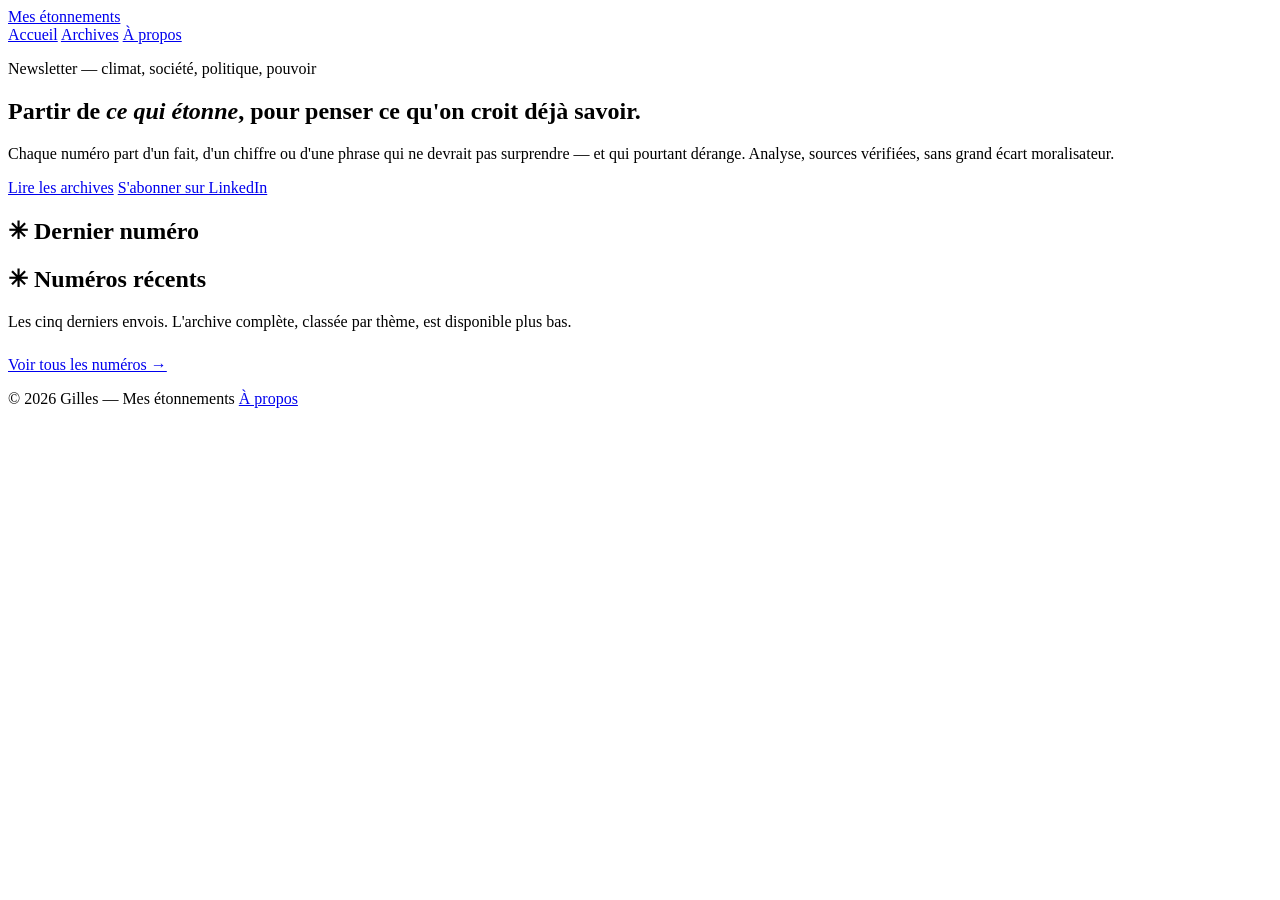
==== index.html @ 1bf8a0d9 "Add files via upload" ====
<!DOCTYPE html>
<html lang="fr">
<head>
<meta charset="UTF-8">
<meta name="viewport" content="width=device-width, initial-scale=1.0">
<title>Mes étonnements — newsletter de Gilles</title>
<meta name="description" content="Une newsletter d'analyse sur le climat, la société, la politique et le pouvoir. Archive complète en PDF.">
<link rel="preconnect" href="https://fonts.googleapis.com">
<link rel="preconnect" href="https://fonts.gstatic.com" crossorigin>
<link href="https://fonts.googleapis.com/css2?family=Fraunces:ital,wght@0,400;0,500;0,600;1,500&family=Source+Serif+4:wght@400;600&family=IBM+Plex+Mono:wght@400;500&display=swap" rel="stylesheet">
<link rel="stylesheet" href="assets/style.css">
</head>
<body>

<header class="site-header">
  <a class="brand" href="index.html">Mes étonnements</a>
  <nav class="nav">
    <a href="index.html" aria-current="page">Accueil</a>
    <a href="archives.html">Archives</a>
    <a href="a-propos.html">À propos</a>
  </nav>
</header>

<section class="hero">
  <div class="hero-inner">
    <p class="eyebrow">Newsletter — climat, société, politique, pouvoir</p>
    <h1>Partir de <em>ce qui étonne</em>, pour penser ce qu'on croit déjà savoir.</h1>
    <p>Chaque numéro part d'un fait, d'un chiffre ou d'une phrase qui ne devrait pas surprendre — et qui pourtant dérange. Analyse, sources vérifiées, sans grand écart moralisateur.</p>
    <div class="hero-actions">
      <a class="btn btn--solid" href="archives.html">Lire les archives</a>
      <a class="btn" href="https://www.linkedin.com/" target="_blank" rel="noopener">S'abonner sur LinkedIn</a>
    </div>
  </div>
</section>

<section class="section" id="dernier">
  <h2 class="section-title"><span class="mark">✳</span> Dernier numéro</h2>
  <div class="featured" id="featured-slot">
    <!-- rempli par JS -->
  </div>
</section>

<section class="section" id="recents">
  <h2 class="section-title"><span class="mark">✳</span> Numéros récents</h2>
  <p class="section-lede">Les cinq derniers envois. L'archive complète, classée par thème, est disponible plus bas.</p>
  <ul class="entry-list" id="recent-list">
    <!-- rempli par JS -->
  </ul>
  <p style="margin-top:1.6rem;">
    <a href="archives.html">Voir tous les numéros →</a>
  </p>
</section>

<footer class="site-footer">
  <div class="inner">
    <span>© <span id="year"></span> Gilles — Mes étonnements</span>
    <a href="a-propos.html">À propos</a>
  </div>
</footer>

<script src="assets/entries.js"></script>
<script src="assets/render.js"></script>
<script>
  document.getElementById("year").textContent = new Date().getFullYear();

  const [latest, ...rest] = ENTRIES;

  document.getElementById("featured-slot").innerHTML = `
    <span class="date">${formatDate(latest.date)} · ${latest.theme}</span>
    <h3>${latest.title}</h3>
    <p class="summary">${latest.summary}</p>
    <a class="btn btn--solid" href="${latest.pdf}" target="_blank" rel="noopener">Lire le PDF</a>
  `;

  document.getElementById("recent-list").innerHTML =
    rest.slice(0, 5).map(entryRowHTML).join("");
</script>

</body>
</html>
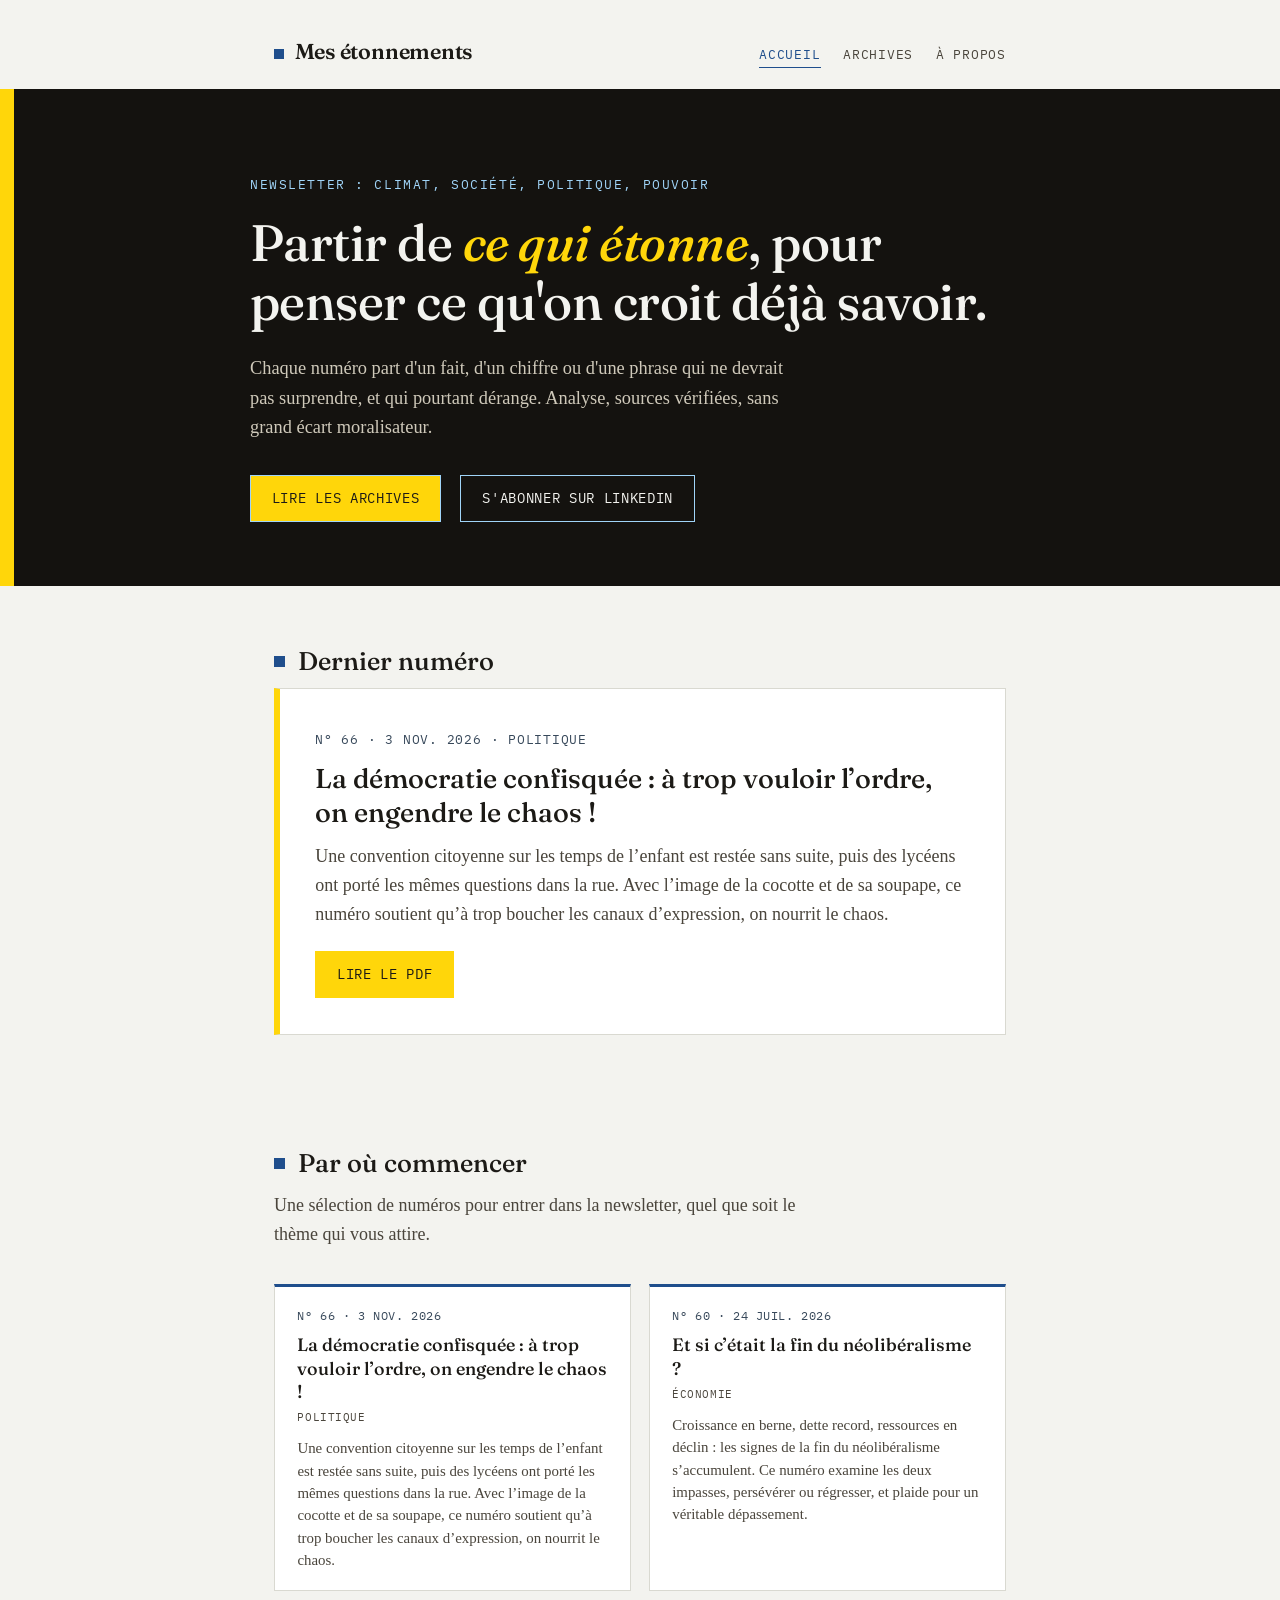
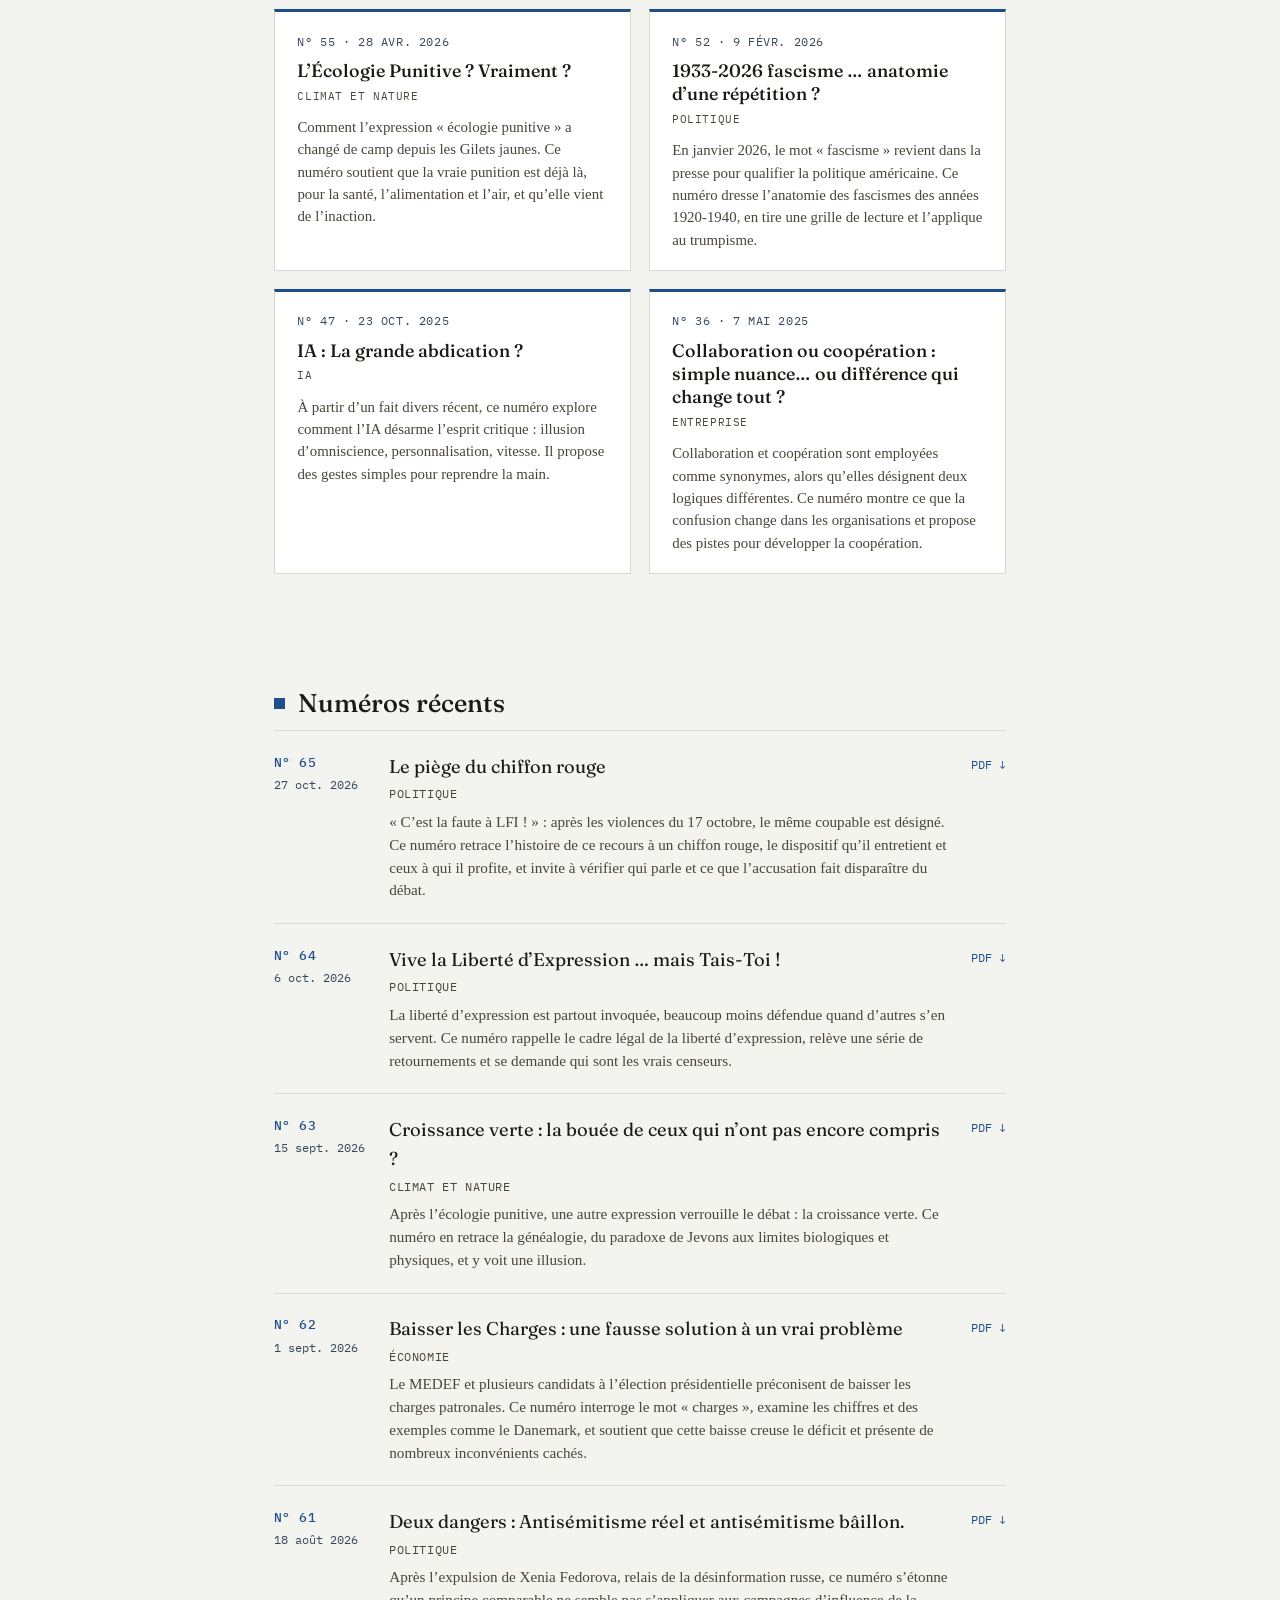
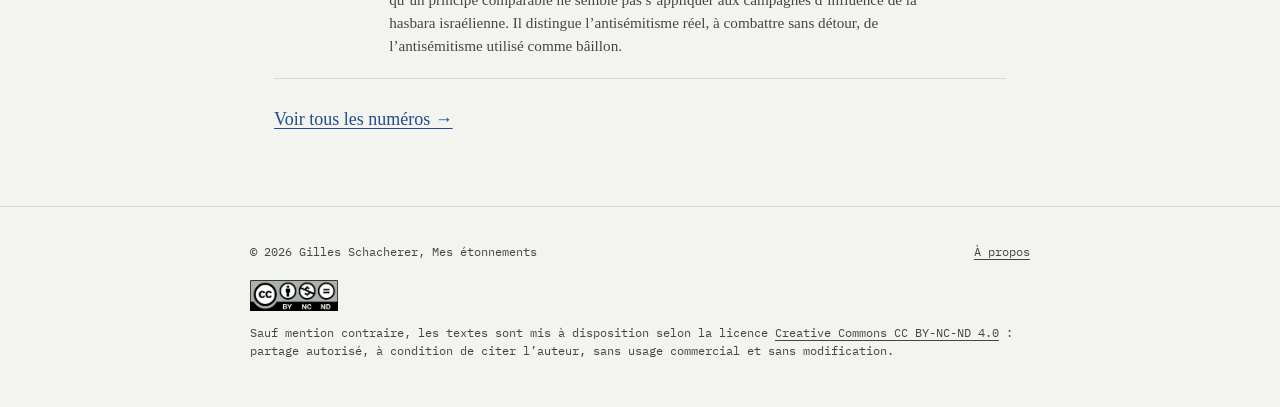
==== commit edd61026: "Add files via upload" ====
--- a/index.html
+++ b/index.html
@@ -3,7 +3,7 @@
 <head>
 <meta charset="UTF-8">
 <meta name="viewport" content="width=device-width, initial-scale=1.0">
-<title>Mes étonnements — newsletter de Gilles</title>
+<title>Mes étonnements, newsletter de Gilles</title>
 <meta name="description" content="Une newsletter d'analyse sur le climat, la société, la politique et le pouvoir. Archive complète en PDF.">
 <link rel="preconnect" href="https://fonts.googleapis.com">
 <link rel="preconnect" href="https://fonts.gstatic.com" crossorigin>
@@ -23,55 +23,53 @@
 
 <section class="hero">
   <div class="hero-inner">
-    <p class="eyebrow">Newsletter — climat, société, politique, pouvoir</p>
+    <p class="eyebrow">Newsletter : climat, société, politique, pouvoir</p>
     <h1>Partir de <em>ce qui étonne</em>, pour penser ce qu'on croit déjà savoir.</h1>
-    <p>Chaque numéro part d'un fait, d'un chiffre ou d'une phrase qui ne devrait pas surprendre — et qui pourtant dérange. Analyse, sources vérifiées, sans grand écart moralisateur.</p>
+    <p>Chaque numéro part d'un fait, d'un chiffre ou d'une phrase qui ne devrait pas surprendre, et qui pourtant dérange. Analyse, sources vérifiées, sans grand écart moralisateur.</p>
     <div class="hero-actions">
       <a class="btn btn--solid" href="archives.html">Lire les archives</a>
-      <a class="btn" href="https://www.linkedin.com/" target="_blank" rel="noopener">S'abonner sur LinkedIn</a>
+      <a class="btn" href="https://www.linkedin.com/newsletters/7136412431022477313/" target="_blank" rel="noopener">S'abonner sur LinkedIn</a>
     </div>
   </div>
 </section>
 
 <section class="section" id="dernier">
-  <h2 class="section-title"><span class="mark">✳</span> Dernier numéro</h2>
-  <div class="featured" id="featured-slot">
-    <!-- rempli par JS -->
-  </div>
+  <h2 class="section-title"><span class="mark"></span> Dernier numéro</h2>
+  <div class="featured" id="featured-slot"></div>
+</section>
+
+<section class="section" id="commencer">
+  <h2 class="section-title"><span class="mark"></span> Par où commencer</h2>
+  <p class="section-lede">Une sélection de numéros pour entrer dans la newsletter, quel que soit le thème qui vous attire.</p>
+  <div class="cards" id="start-cards"></div>
 </section>
 
 <section class="section" id="recents">
-  <h2 class="section-title"><span class="mark">✳</span> Numéros récents</h2>
-  <p class="section-lede">Les cinq derniers envois. L'archive complète, classée par thème, est disponible plus bas.</p>
-  <ul class="entry-list" id="recent-list">
-    <!-- rempli par JS -->
-  </ul>
-  <p style="margin-top:1.6rem;">
-    <a href="archives.html">Voir tous les numéros →</a>
-  </p>
+  <h2 class="section-title"><span class="mark"></span> Numéros récents</h2>
+  <ul class="entry-list" id="recent-list"></ul>
+  <p style="margin-top:1.6rem;"><a href="archives.html">Voir tous les numéros →</a></p>
 </section>
 
 <footer class="site-footer">
   <div class="inner">
-    <span>© <span id="year"></span> Gilles — Mes étonnements</span>
+    <span>© <span id="year"></span> Gilles Schacherer, Mes étonnements</span>
     <a href="a-propos.html">À propos</a>
   </div>
+  <p class="license"><a class="cc" href="https://creativecommons.org/licenses/by-nc-nd/4.0/deed.fr" target="_blank" rel="noopener"><img src="assets/by-nc-nd.png" alt="Licence Creative Commons BY-NC-ND 4.0" width="88" height="31"></a><br>Sauf mention contraire, les textes sont mis à disposition selon la licence <a href="https://creativecommons.org/licenses/by-nc-nd/4.0/deed.fr" target="_blank" rel="noopener">Creative Commons CC BY-NC-ND 4.0</a> : partage autorisé, à condition de citer l’auteur, sans usage commercial et sans modification.</p>
 </footer>
 
 <script src="assets/entries.js"></script>
 <script src="assets/render.js"></script>
 <script>
   document.getElementById("year").textContent = new Date().getFullYear();
-
   const [latest, ...rest] = ENTRIES;
-
   document.getElementById("featured-slot").innerHTML = `
-    <span class="date">${formatDate(latest.date)} · ${latest.theme}</span>
+    <span class="date">N° ${latest.num} · ${formatDate(latest.date)} · ${latest.theme}</span>
     <h3>${latest.title}</h3>
     <p class="summary">${latest.summary}</p>
-    <a class="btn btn--solid" href="${latest.pdf}" target="_blank" rel="noopener">Lire le PDF</a>
-  `;
-
+    <a class="btn btn--solid" href="${latest.pdf}" target="_blank" rel="noopener">Lire le PDF</a>`;
+  document.getElementById("start-cards").innerHTML =
+    ENTRIES.filter(e => e.debut).map(cardHTML).join("");
   document.getElementById("recent-list").innerHTML =
     rest.slice(0, 5).map(entryRowHTML).join("");
 </script>
--- a/assets/style.css
+++ b/assets/style.css
@@ -0,0 +1,518 @@
+/* =========================================================
+   Mes étonnements — feuille de style
+   Palette : encre / papier / rouille (marginalia)
+   ========================================================= */
+
+:root {
+  --ink: #1c1a16;
+  --ink-soft: #4a453c;
+  --paper: #f3f3ef;
+  --paper-deep: #d9d9d1;
+  --paper-card: #ffffff;
+  --hero: #14120f;
+  --hero-text: #f3f3ef;
+  --brick: #1f4e8c;
+  --brick-soft: #3a6fb0;
+  --slate: #37485a;
+  --yellow: #ffd60a;
+  --sky: #a0d4f8;
+
+  --display: "Fraunces", Georgia, serif;
+  --body: "Source Serif 4", Georgia, serif;
+  --mono: "IBM Plex Mono", "Courier New", monospace;
+
+  --max-w: 780px;
+}
+
+* { box-sizing: border-box; }
+
+html {
+  scroll-behavior: smooth;
+}
+
+body {
+  margin: 0;
+  background: var(--paper);
+  color: var(--ink);
+  font-family: var(--body);
+  font-size: 18px;
+  line-height: 1.6;
+  -webkit-font-smoothing: antialiased;
+}
+
+img { max-width: 100%; }
+
+a {
+  color: var(--brick);
+  text-decoration-thickness: 1px;
+  text-underline-offset: 3px;
+}
+a:hover { color: var(--brick-soft); }
+
+a:focus-visible,
+button:focus-visible {
+  outline: 2px solid var(--slate);
+  outline-offset: 3px;
+}
+
+/* ---------- Signature mark : l'astérisque d'étonnement ---------- */
+
+.mark {
+  display: inline-block;
+  font-family: var(--mono);
+  color: var(--brick);
+  font-size: 0.85em;
+  transform: rotate(-6deg);
+}
+
+.mark--big {
+  font-size: 2.4rem;
+  display: block;
+  margin-bottom: 0.4rem;
+}
+
+/* ---------- Nav ---------- */
+
+.site-header {
+  max-width: var(--max-w);
+  margin: 0 auto;
+  padding: 2.2rem 1.5rem 1.2rem;
+  display: flex;
+  justify-content: space-between;
+  align-items: baseline;
+  flex-wrap: wrap;
+  gap: 0.6rem;
+}
+
+.brand {
+  font-family: var(--display);
+  font-weight: 600;
+  font-size: 1.35rem;
+  color: var(--ink);
+  text-decoration: none;
+  letter-spacing: -0.01em;
+}
+.brand:hover { color: var(--ink); }
+
+.nav {
+  display: flex;
+  gap: 1.4rem;
+  font-family: var(--mono);
+  font-size: 0.82rem;
+  text-transform: uppercase;
+  letter-spacing: 0.06em;
+}
+.nav a {
+  color: var(--ink-soft);
+  text-decoration: none;
+  border-bottom: 1px solid transparent;
+  padding-bottom: 2px;
+}
+.nav a:hover,
+.nav a[aria-current="page"] {
+  color: var(--brick);
+  border-bottom-color: var(--brick);
+}
+
+/* ---------- Hero ---------- */
+
+.hero {
+  background: var(--hero);
+  color: var(--hero-text);
+  padding: 4.5rem 1.5rem 4rem;
+}
+
+.hero-inner {
+  max-width: var(--max-w);
+  margin: 0 auto;
+}
+
+.hero .eyebrow {
+  font-family: var(--mono);
+  font-size: 0.82rem;
+  text-transform: uppercase;
+  letter-spacing: 0.12em;
+  color: var(--paper-deep);
+  opacity: 0.75;
+  margin-bottom: 1.2rem;
+}
+
+.hero h1 {
+  font-family: var(--display);
+  font-weight: 500;
+  font-size: clamp(2.1rem, 5vw, 3.2rem);
+  line-height: 1.15;
+  margin: 0 0 1.4rem;
+  letter-spacing: -0.01em;
+}
+
+.hero h1 em {
+  font-style: italic;
+  color: var(--brick-soft);
+}
+
+.hero p {
+  font-size: 1.15rem;
+  max-width: 58ch;
+  color: #cfc9ba;
+}
+
+.hero-actions {
+  margin-top: 2rem;
+  display: flex;
+  gap: 1.2rem;
+  flex-wrap: wrap;
+}
+
+.btn {
+  display: inline-block;
+  font-family: var(--mono);
+  font-size: 0.85rem;
+  text-transform: uppercase;
+  letter-spacing: 0.05em;
+  text-decoration: none;
+  padding: 0.75rem 1.3rem;
+  border: 1px solid var(--paper-deep);
+  color: var(--hero-text);
+}
+.btn:hover { color: var(--hero); background: var(--paper); }
+
+.btn--solid {
+  background: var(--brick);
+  border-color: var(--brick);
+  color: var(--paper);
+}
+.btn--solid:hover { background: var(--brick-soft); color: var(--paper); }
+
+/* ---------- Sections génériques ---------- */
+
+.section {
+  max-width: var(--max-w);
+  margin: 0 auto;
+  padding: 3.4rem 1.5rem;
+}
+
+.section-title {
+  font-family: var(--display);
+  font-size: 1.6rem;
+  font-weight: 500;
+  margin: 0 0 0.4rem;
+  display: flex;
+  align-items: baseline;
+  gap: 0.6rem;
+}
+
+.section-lede {
+  color: var(--ink-soft);
+  margin: 0 0 2.2rem;
+  max-width: 60ch;
+}
+
+/* ---------- Featured (dernier numéro) ---------- */
+
+.featured {
+  background: var(--paper-card);
+  border: 1px solid var(--paper-deep);
+  padding: 2.2rem;
+}
+
+.featured .date {
+  font-family: var(--mono);
+  font-size: 0.8rem;
+  color: var(--slate);
+  text-transform: uppercase;
+  letter-spacing: 0.06em;
+}
+
+.featured h3 {
+  font-family: var(--display);
+  font-size: 1.7rem;
+  font-weight: 500;
+  margin: 0.5rem 0 0.8rem;
+  line-height: 1.25;
+}
+
+.featured p.summary {
+  color: var(--ink-soft);
+  margin: 0 0 1.4rem;
+}
+
+/* ---------- Liste des numéros (carnet) ---------- */
+
+.entry-list {
+  list-style: none;
+  margin: 0;
+  padding: 0;
+  border-top: 1px solid var(--paper-deep);
+}
+
+.entry {
+  display: grid;
+  grid-template-columns: 90px 1fr auto;
+  gap: 1.2rem;
+  align-items: baseline;
+  padding: 1.3rem 0;
+  border-bottom: 1px solid var(--paper-deep);
+}
+
+.entry:hover { background: var(--paper-card); }
+
+.entry .date {
+  font-family: var(--mono);
+  font-size: 0.78rem;
+  color: var(--slate);
+  white-space: nowrap;
+}
+
+.entry .title-block a {
+  font-family: var(--display);
+  font-size: 1.15rem;
+  color: var(--ink);
+  text-decoration: none;
+  display: block;
+}
+.entry .title-block a:hover { color: var(--brick); }
+
+.entry .theme {
+  font-family: var(--mono);
+  font-size: 0.72rem;
+  text-transform: uppercase;
+  letter-spacing: 0.05em;
+  color: var(--ink-soft);
+  margin-top: 0.25rem;
+  display: block;
+}
+
+.entry .dl {
+  font-family: var(--mono);
+  font-size: 0.78rem;
+  text-transform: uppercase;
+  color: var(--brick);
+  text-decoration: none;
+  white-space: nowrap;
+}
+
+/* ---------- Filtres thème (archives) ---------- */
+
+.filters {
+  display: flex;
+  gap: 0.6rem;
+  flex-wrap: wrap;
+  margin-bottom: 2rem;
+  font-family: var(--mono);
+  font-size: 0.78rem;
+  text-transform: uppercase;
+  letter-spacing: 0.04em;
+}
+
+.filters button {
+  background: none;
+  border: 1px solid var(--paper-deep);
+  color: var(--ink-soft);
+  padding: 0.45rem 0.85rem;
+  cursor: pointer;
+}
+.filters button:hover { border-color: var(--brick); color: var(--brick); }
+.filters button[aria-pressed="true"] {
+  background: var(--brick);
+  border-color: var(--brick);
+  color: var(--paper);
+}
+
+/* ---------- À propos ---------- */
+
+.about-photo-note {
+  font-family: var(--mono);
+  font-size: 0.78rem;
+  color: var(--ink-soft);
+}
+
+.pull {
+  border-left: 3px solid var(--brick);
+  padding-left: 1.2rem;
+  margin: 2rem 0;
+  font-family: var(--display);
+  font-style: italic;
+  font-size: 1.25rem;
+  color: var(--ink);
+}
+
+/* ---------- Footer ---------- */
+
+.site-footer {
+  border-top: 1px solid var(--paper-deep);
+  padding: 2.2rem 1.5rem 3rem;
+}
+
+.site-footer .inner {
+  max-width: var(--max-w);
+  margin: 0 auto;
+  display: flex;
+  justify-content: space-between;
+  align-items: center;
+  flex-wrap: wrap;
+  gap: 1rem;
+  font-family: var(--mono);
+  font-size: 0.78rem;
+  color: var(--ink-soft);
+}
+
+.site-footer a { color: var(--ink-soft); }
+
+/* ---------- Responsive ---------- */
+
+@media (max-width: 640px) {
+  .entry {
+    grid-template-columns: 1fr;
+    gap: 0.3rem;
+  }
+  .entry .dl { justify-self: start; }
+  .hero { padding: 3.2rem 1.2rem 2.6rem; }
+}
+
+@media (prefers-reduced-motion: reduce) {
+  html { scroll-behavior: auto; }
+}
+
+/* =========================================================
+   Numéros, présentations, cartes, recherche (v2)
+   ========================================================= */
+
+.entry {
+  grid-template-columns: 96px 1fr auto;
+  align-items: start;
+}
+.entry .meta { display: flex; flex-direction: column; gap: 0.2rem; }
+.entry .num {
+  font-family: var(--mono);
+  font-size: 0.82rem;
+  font-weight: 500;
+  color: var(--brick);
+  letter-spacing: 0.03em;
+}
+.entry .date { font-size: 0.74rem; }
+.entry .title-block { min-width: 0; }
+.entry .etitle { font-family: var(--display); font-size: 1.15rem; color: var(--ink); text-decoration: none; display: block; }
+.entry .etitle:hover { color: var(--brick); }
+.entry .summary {
+  margin: 0.45rem 0 0;
+  font-size: 0.95rem;
+  line-height: 1.5;
+  color: var(--ink-soft);
+}
+.entry .dl { padding-top: 0.2rem; }
+
+/* Par où commencer : cartes */
+.cards {
+  display: grid;
+  grid-template-columns: repeat(2, 1fr);
+  gap: 1.1rem;
+}
+.card {
+  background: var(--paper-card);
+  border: 1px solid var(--paper-deep);
+  padding: 1.3rem 1.4rem 1.2rem;
+  display: flex;
+  flex-direction: column;
+  gap: 0.35rem;
+}
+.card .num { font-family: var(--mono); font-size: 0.74rem; color: var(--slate); text-transform: uppercase; letter-spacing: 0.05em; }
+.card h3 { font-family: var(--display); font-size: 1.12rem; font-weight: 500; line-height: 1.3; margin: 0.1rem 0 0; }
+.card h3 a { color: var(--ink); text-decoration: none; }
+.card h3 a:hover { color: var(--brick); }
+.card .theme { font-family: var(--mono); font-size: 0.7rem; text-transform: uppercase; letter-spacing: 0.05em; color: var(--ink-soft); }
+.card .summary { margin: 0.3rem 0 0; font-size: 0.93rem; line-height: 1.5; color: var(--ink-soft); }
+
+.featured .summary { color: var(--ink-soft); margin: 0 0 1.4rem; }
+
+/* Recherche + tri */
+.tools {
+  display: flex;
+  gap: 1rem;
+  flex-wrap: wrap;
+  align-items: center;
+  margin-bottom: 1.2rem;
+}
+.search {
+  flex: 1 1 260px;
+  font-family: var(--body);
+  font-size: 1rem;
+  padding: 0.65rem 0.9rem;
+  border: 1px solid var(--paper-deep);
+  background: var(--paper-card);
+  color: var(--ink);
+}
+.search:focus-visible { outline: 2px solid var(--slate); outline-offset: 2px; }
+.sort {
+  display: flex;
+  gap: 0.4rem;
+  font-family: var(--mono);
+  font-size: 0.76rem;
+  text-transform: uppercase;
+  letter-spacing: 0.04em;
+}
+.sort button {
+  background: none;
+  border: 1px solid var(--paper-deep);
+  color: var(--ink-soft);
+  padding: 0.5rem 0.8rem;
+  cursor: pointer;
+}
+.sort button:hover { border-color: var(--brick); color: var(--brick); }
+.sort button[aria-pressed="true"] { background: var(--ink); border-color: var(--ink); color: var(--paper); }
+.count { font-family: var(--mono); font-size: 0.78rem; color: var(--ink-soft); margin: 0 0 1rem; }
+
+@media (max-width: 640px) {
+  .entry { grid-template-columns: 1fr; gap: 0.3rem; }
+  .entry .meta { flex-direction: row; gap: 0.8rem; align-items: baseline; }
+  .cards { grid-template-columns: 1fr; }
+}
+
+
+/* =========================================================
+   Identité alignée sur les PDF : encre, jaune, bleu, bleu ciel
+   ========================================================= */
+.mark {
+  display: inline-block;
+  width: 0.5em; height: 0.5em;
+  background: var(--brick);
+  transform: none;
+  margin-right: 0.15em;
+  align-self: center;
+}
+.brand::before {
+  content: "";
+  display: inline-block;
+  width: 0.45em; height: 0.45em;
+  background: var(--brick);
+  margin-right: 0.5em;
+}
+.hero { position: relative; }
+.hero::before {
+  content: "";
+  position: absolute; left: 0; top: 0; bottom: 0;
+  width: 14px;
+  background: var(--yellow);
+}
+.hero .eyebrow { color: var(--sky); opacity: 1; }
+.hero h1 em { color: var(--yellow); }
+.btn--solid { background: var(--yellow); border-color: var(--yellow); color: var(--ink); }
+.btn--solid:hover { background: #ffe34d; border-color: #ffe34d; color: var(--ink); }
+.featured { border-left: 6px solid var(--yellow); }
+.card { border-top: 3px solid var(--brick); }
+.entry .num { color: var(--brick); }
+.hero .btn { border-color: var(--sky); }
+
+.site-footer .license {
+  max-width: var(--max-w);
+  margin: 1.1rem auto 0;
+  font-family: var(--mono);
+  font-size: 0.72rem;
+  line-height: 1.5;
+  color: var(--ink-soft);
+}
+
+.license .cc { display: inline-block; margin-bottom: 0.6rem; }
+.license .cc img { display: block; height: auto; }
+.cc-about { margin-top: 0.4rem; }
+.cc-about img { height: auto; }
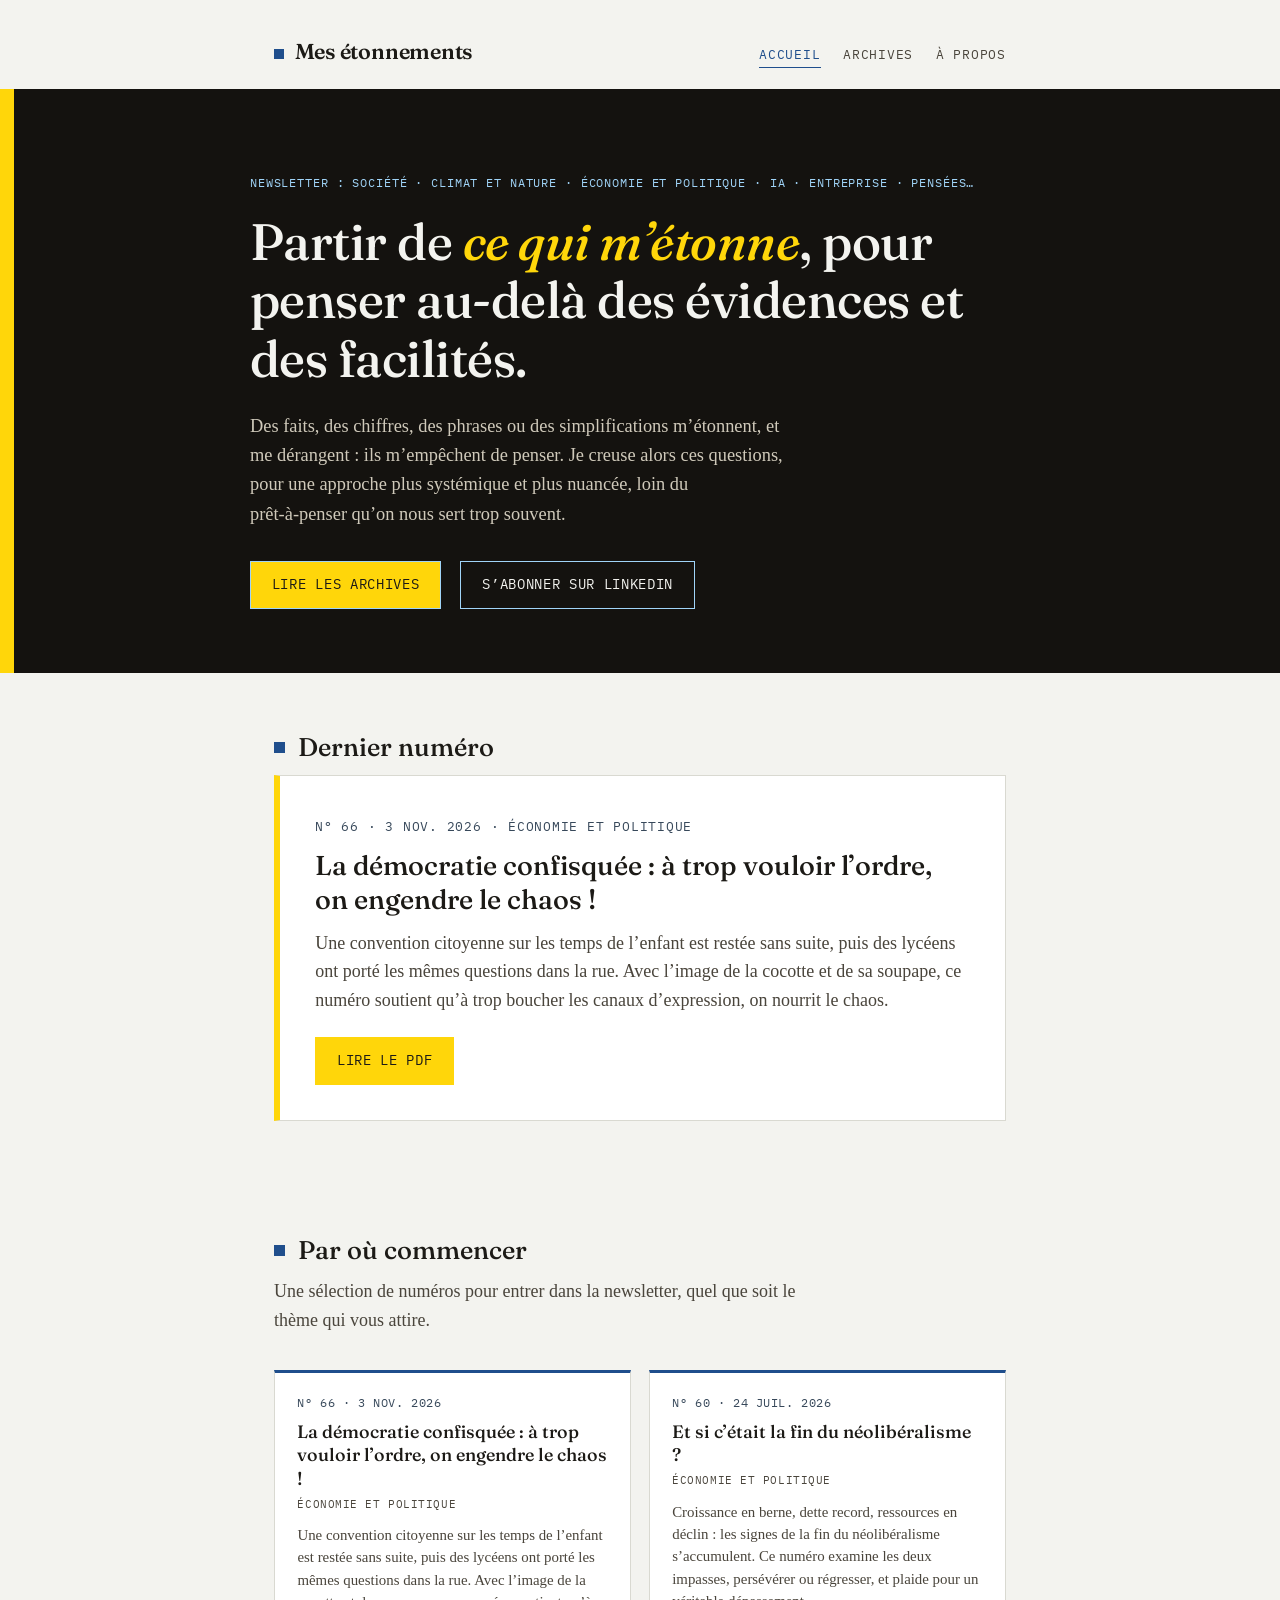
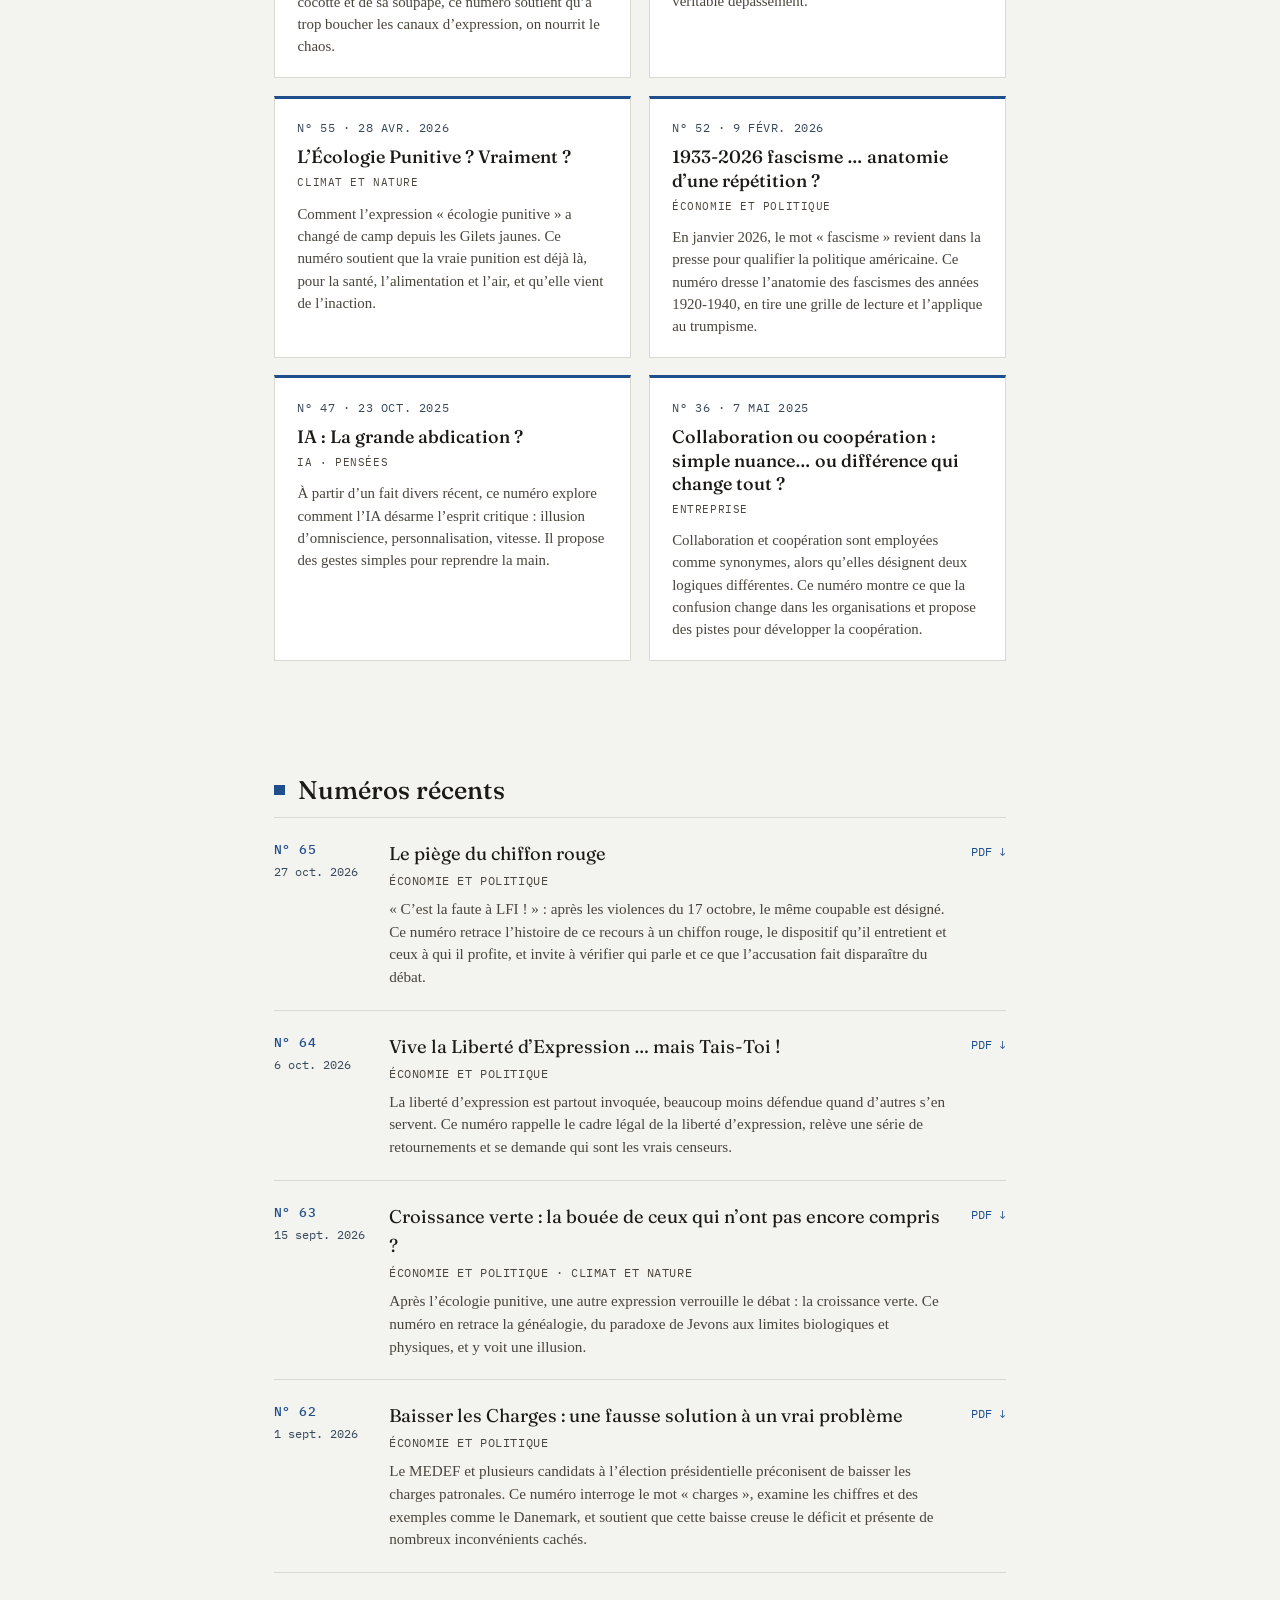
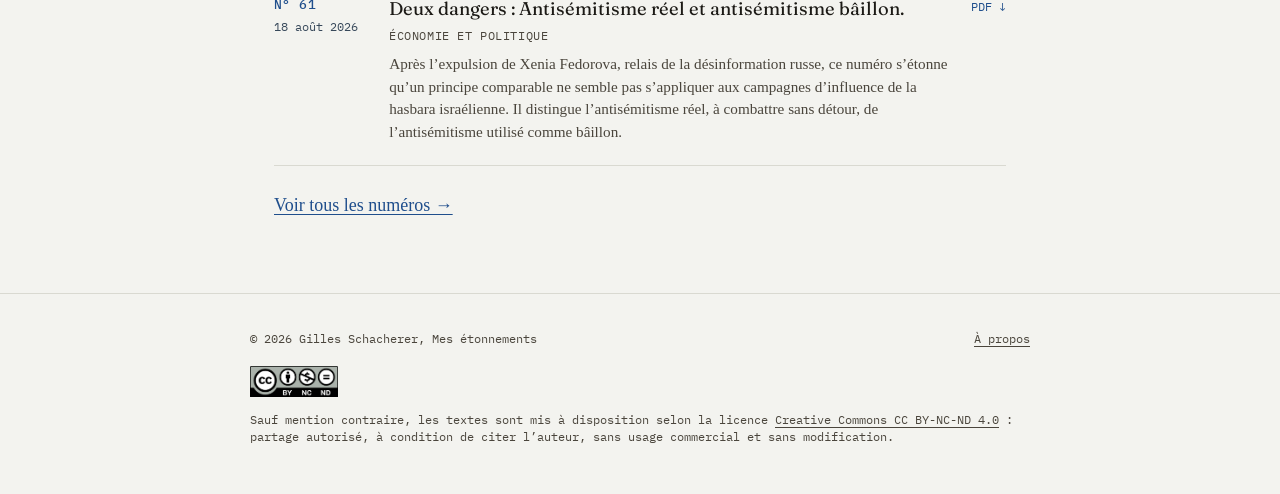
==== commit e4ae4cc3: "Add files via upload" ====
--- a/index.html
+++ b/index.html
@@ -3,8 +3,8 @@
 <head>
 <meta charset="UTF-8">
 <meta name="viewport" content="width=device-width, initial-scale=1.0">
-<title>Mes étonnements, newsletter de Gilles</title>
-<meta name="description" content="Une newsletter d'analyse sur le climat, la société, la politique et le pouvoir. Archive complète en PDF.">
+<title>Mes étonnements, newsletter de Gilles Schacherer</title>
+<meta name="description" content="Newsletter de Gilles Schacherer : analyses sur la société, le climat et la nature, l'économie et la politique, l'IA et l'entreprise. Tous les numéros en PDF.">
 <link rel="preconnect" href="https://fonts.googleapis.com">
 <link rel="preconnect" href="https://fonts.gstatic.com" crossorigin>
 <link href="https://fonts.googleapis.com/css2?family=Fraunces:ital,wght@0,400;0,500;0,600;1,500&family=Source+Serif+4:wght@400;600&family=IBM+Plex+Mono:wght@400;500&display=swap" rel="stylesheet">
@@ -23,12 +23,12 @@
 
 <section class="hero">
   <div class="hero-inner">
-    <p class="eyebrow">Newsletter : climat, société, politique, pouvoir</p>
-    <h1>Partir de <em>ce qui étonne</em>, pour penser ce qu'on croit déjà savoir.</h1>
-    <p>Chaque numéro part d'un fait, d'un chiffre ou d'une phrase qui ne devrait pas surprendre, et qui pourtant dérange. Analyse, sources vérifiées, sans grand écart moralisateur.</p>
+    <p class="eyebrow">Newsletter : Société · Climat et nature · Économie et politique · IA · Entreprise · Pensées…</p>
+    <h1>Partir de <em>ce qui m’étonne</em>, pour penser au-delà des évidences et des facilités.</h1>
+    <p>Des faits, des chiffres, des phrases ou des simplifications m’étonnent, et me dérangent : ils m’empêchent de penser. Je creuse alors ces questions, pour une approche plus systémique et plus nuancée, loin du prêt‑à‑penser qu’on nous sert trop souvent.</p>
     <div class="hero-actions">
       <a class="btn btn--solid" href="archives.html">Lire les archives</a>
-      <a class="btn" href="https://www.linkedin.com/newsletters/7136412431022477313/" target="_blank" rel="noopener">S'abonner sur LinkedIn</a>
+      <a class="btn" href="https://www.linkedin.com/newsletters/7136412431022477313/" target="_blank" rel="noopener">S’abonner sur LinkedIn</a>
     </div>
   </div>
 </section>
@@ -64,7 +64,7 @@
   document.getElementById("year").textContent = new Date().getFullYear();
   const [latest, ...rest] = ENTRIES;
   document.getElementById("featured-slot").innerHTML = `
-    <span class="date">N° ${latest.num} · ${formatDate(latest.date)} · ${latest.theme}</span>
+    <span class="date">N° ${latest.num} · ${formatDate(latest.date)} · ${themesText(latest)}</span>
     <h3>${latest.title}</h3>
     <p class="summary">${latest.summary}</p>
     <a class="btn btn--solid" href="${latest.pdf}" target="_blank" rel="noopener">Lire le PDF</a>`;
--- a/assets/style.css
+++ b/assets/style.css
@@ -516,3 +516,22 @@
 .license .cc img { display: block; height: auto; }
 .cc-about { margin-top: 0.4rem; }
 .cc-about img { height: auto; }
+
+/* Page À propos : signature centrée, mention de réutilisation discrète */
+.about .signature {
+  text-align: center;
+  font-family: var(--display);
+  font-size: 1.5rem;
+  font-weight: 500;
+  margin: 2.6rem 0 2.2rem;
+}
+.about .reuse {
+  font-size: 0.85rem;
+  line-height: 1.5;
+  color: var(--ink-soft);
+  border-top: 1px solid var(--paper-deep);
+  padding-top: 1.2rem;
+}
+
+.hero .eyebrow { max-width: none; }
+.hero .eyebrow { letter-spacing: 0.07em; font-size: 0.78rem; }
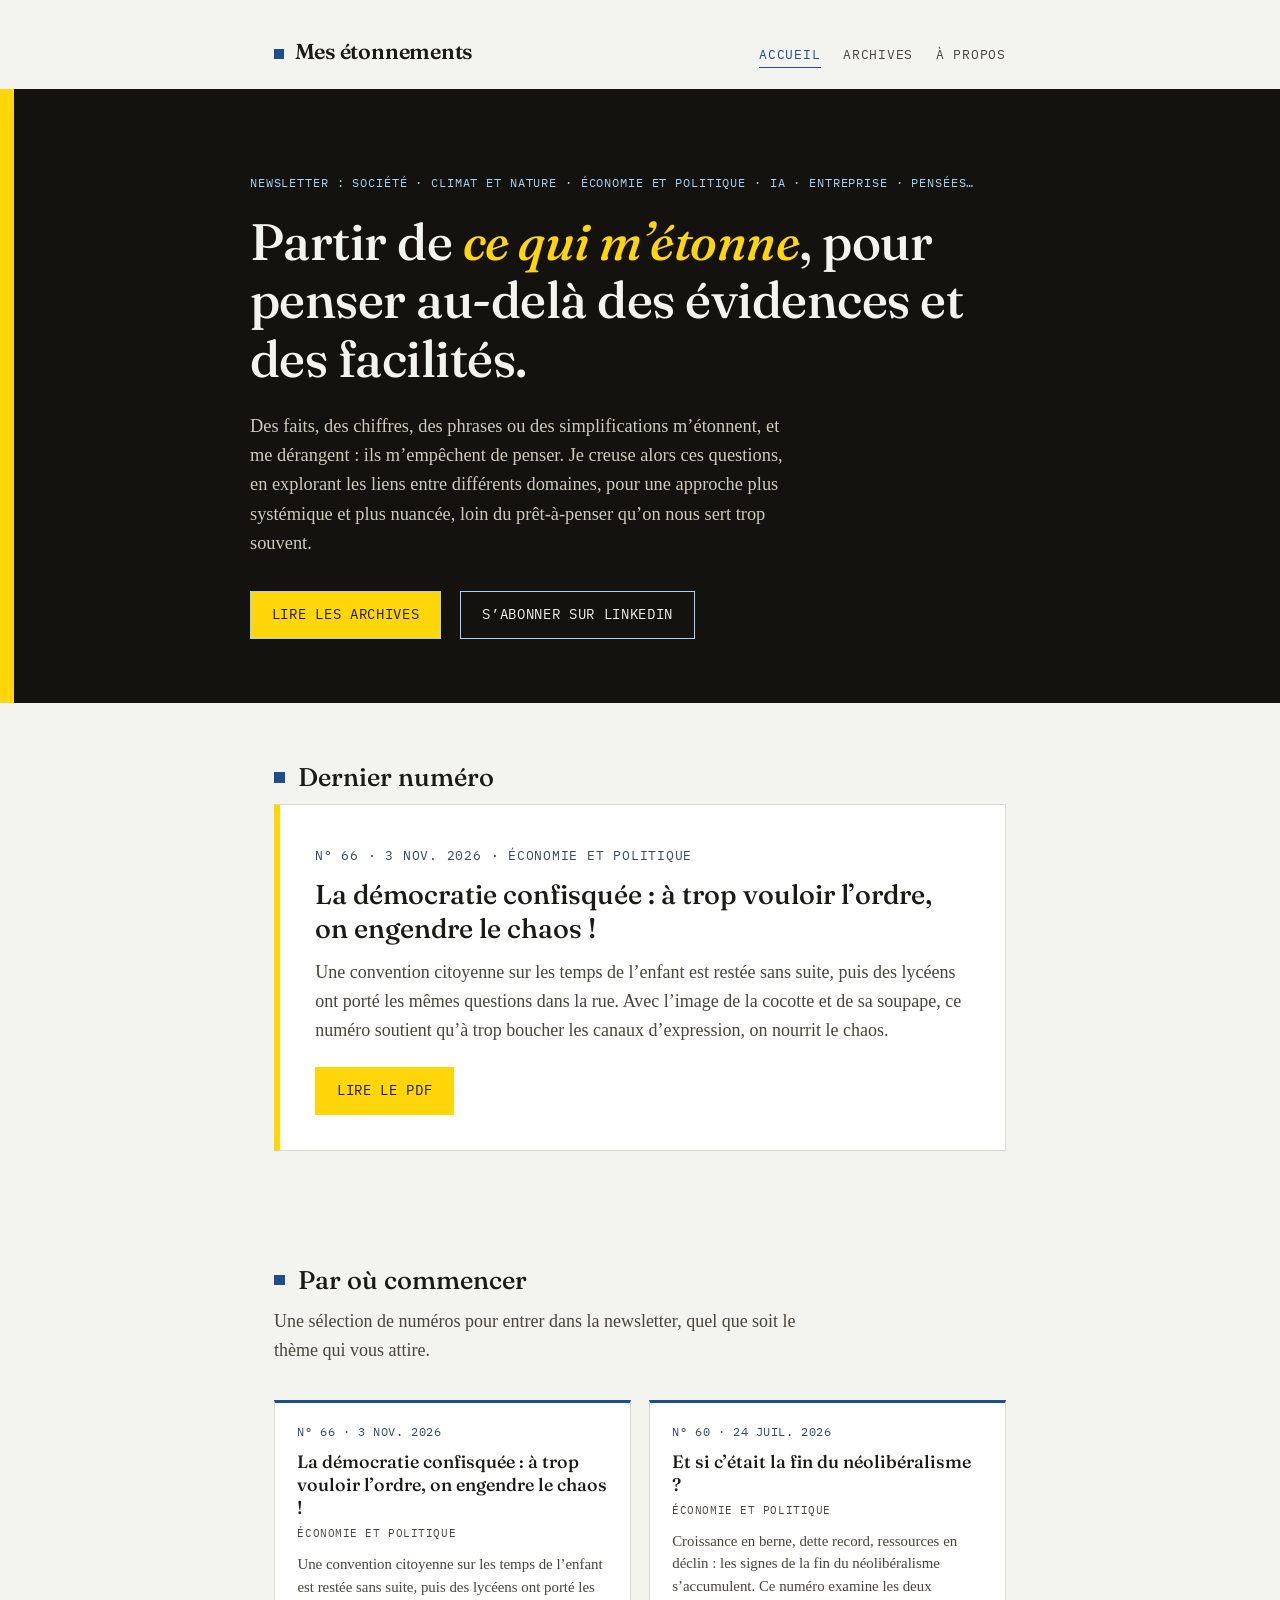
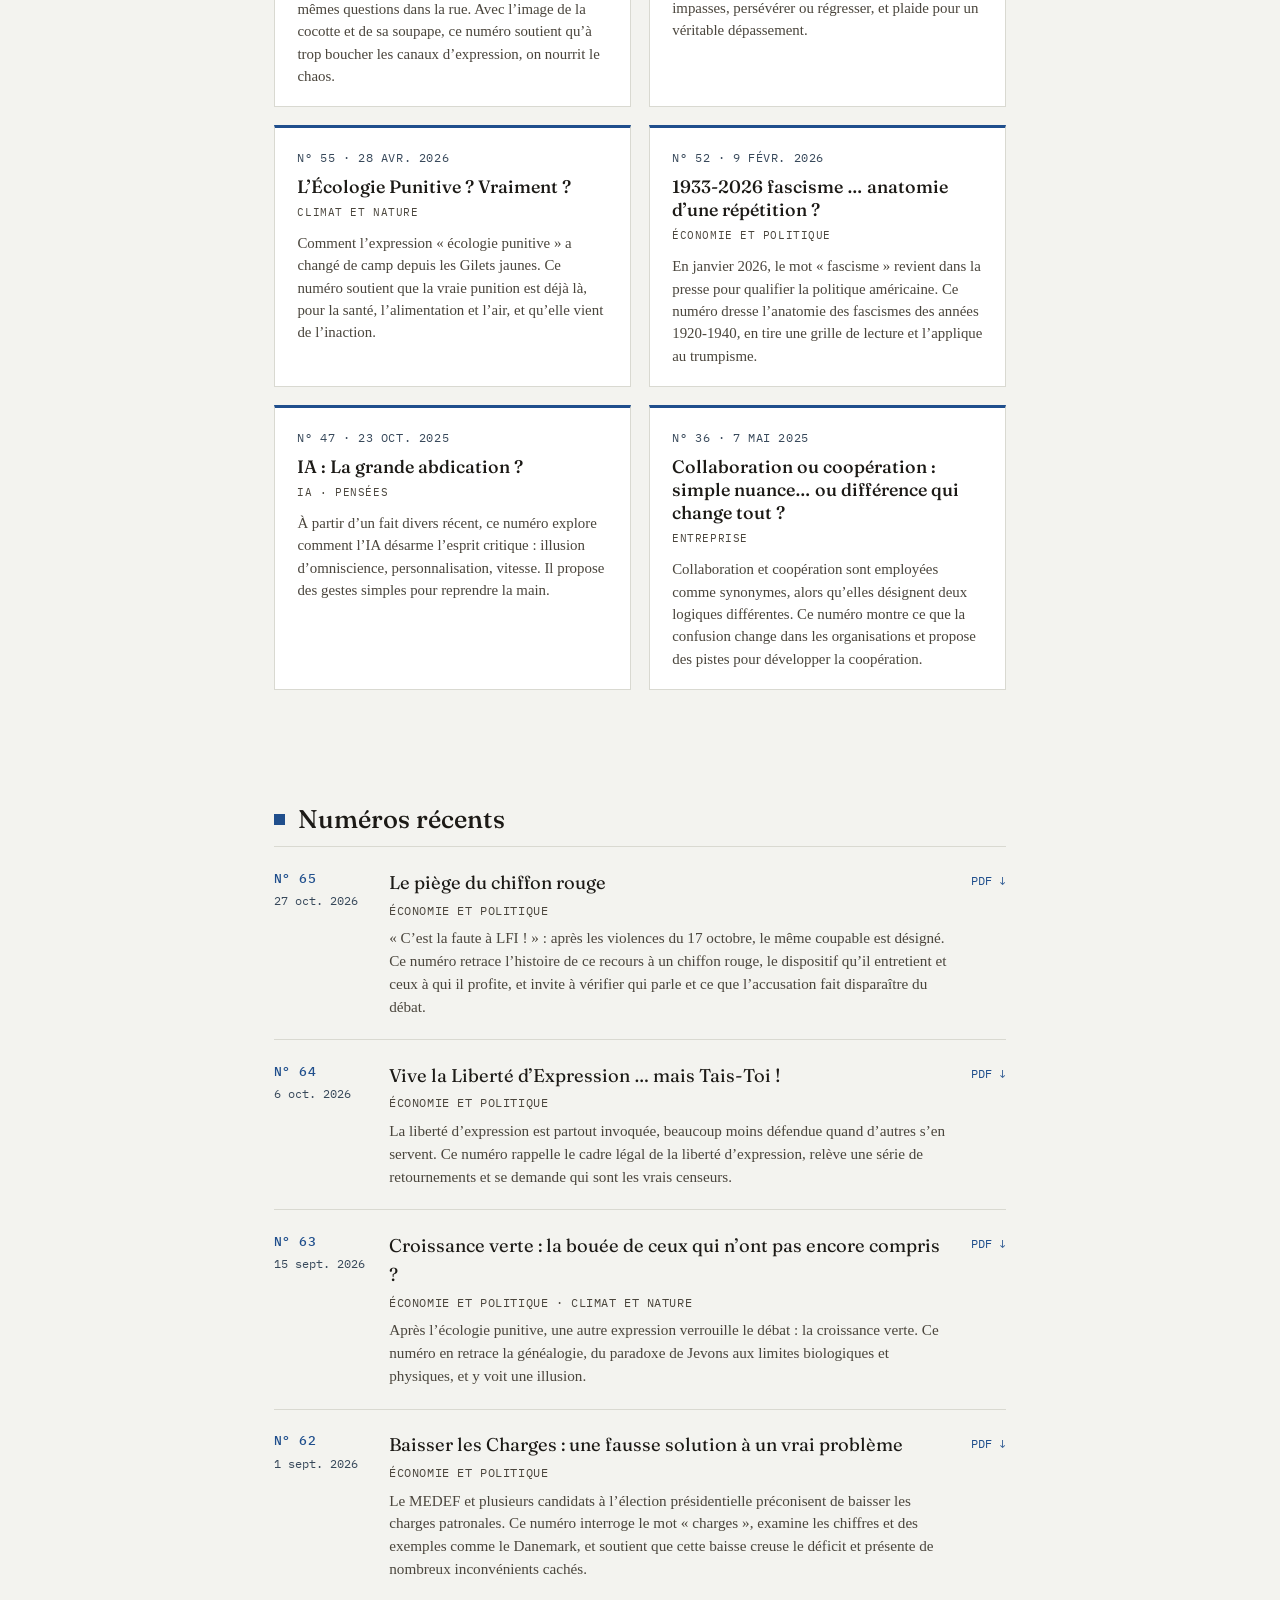
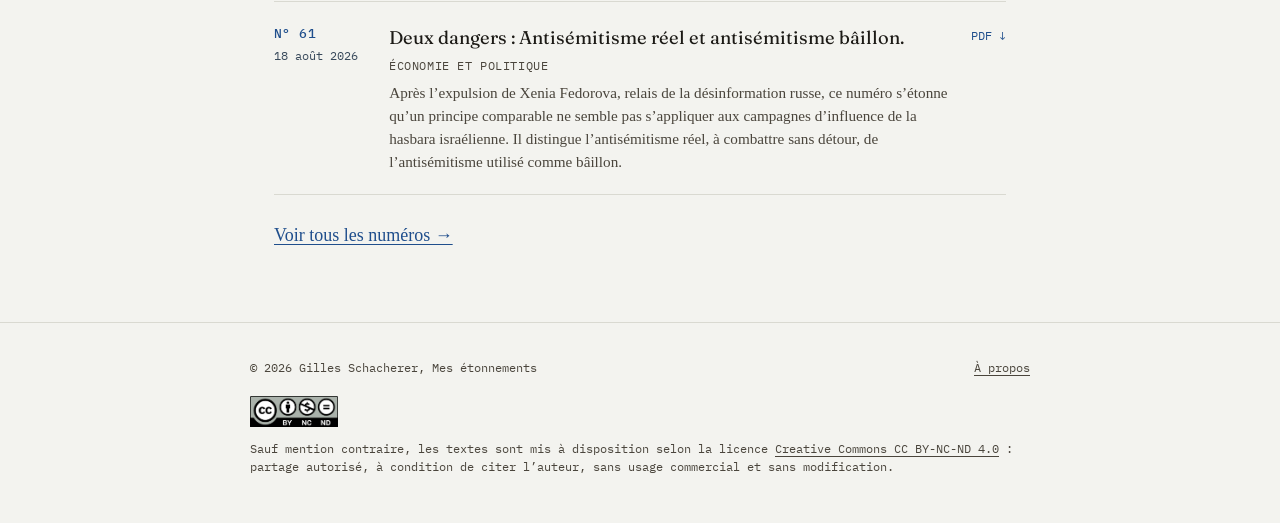
==== commit 830dd742: "Add files via upload" ====
--- a/index.html
+++ b/index.html
@@ -25,7 +25,7 @@
   <div class="hero-inner">
     <p class="eyebrow">Newsletter : Société · Climat et nature · Économie et politique · IA · Entreprise · Pensées…</p>
     <h1>Partir de <em>ce qui m’étonne</em>, pour penser au-delà des évidences et des facilités.</h1>
-    <p>Des faits, des chiffres, des phrases ou des simplifications m’étonnent, et me dérangent : ils m’empêchent de penser. Je creuse alors ces questions, pour une approche plus systémique et plus nuancée, loin du prêt‑à‑penser qu’on nous sert trop souvent.</p>
+    <p>Des faits, des chiffres, des phrases ou des simplifications m’étonnent, et me dérangent : ils m’empêchent de penser. Je creuse alors ces questions, en explorant les liens entre différents domaines, pour une approche plus systémique et plus nuancée, loin du prêt‑à‑penser qu’on nous sert trop souvent.</p>
     <div class="hero-actions">
       <a class="btn btn--solid" href="archives.html">Lire les archives</a>
       <a class="btn" href="https://www.linkedin.com/newsletters/7136412431022477313/" target="_blank" rel="noopener">S’abonner sur LinkedIn</a>
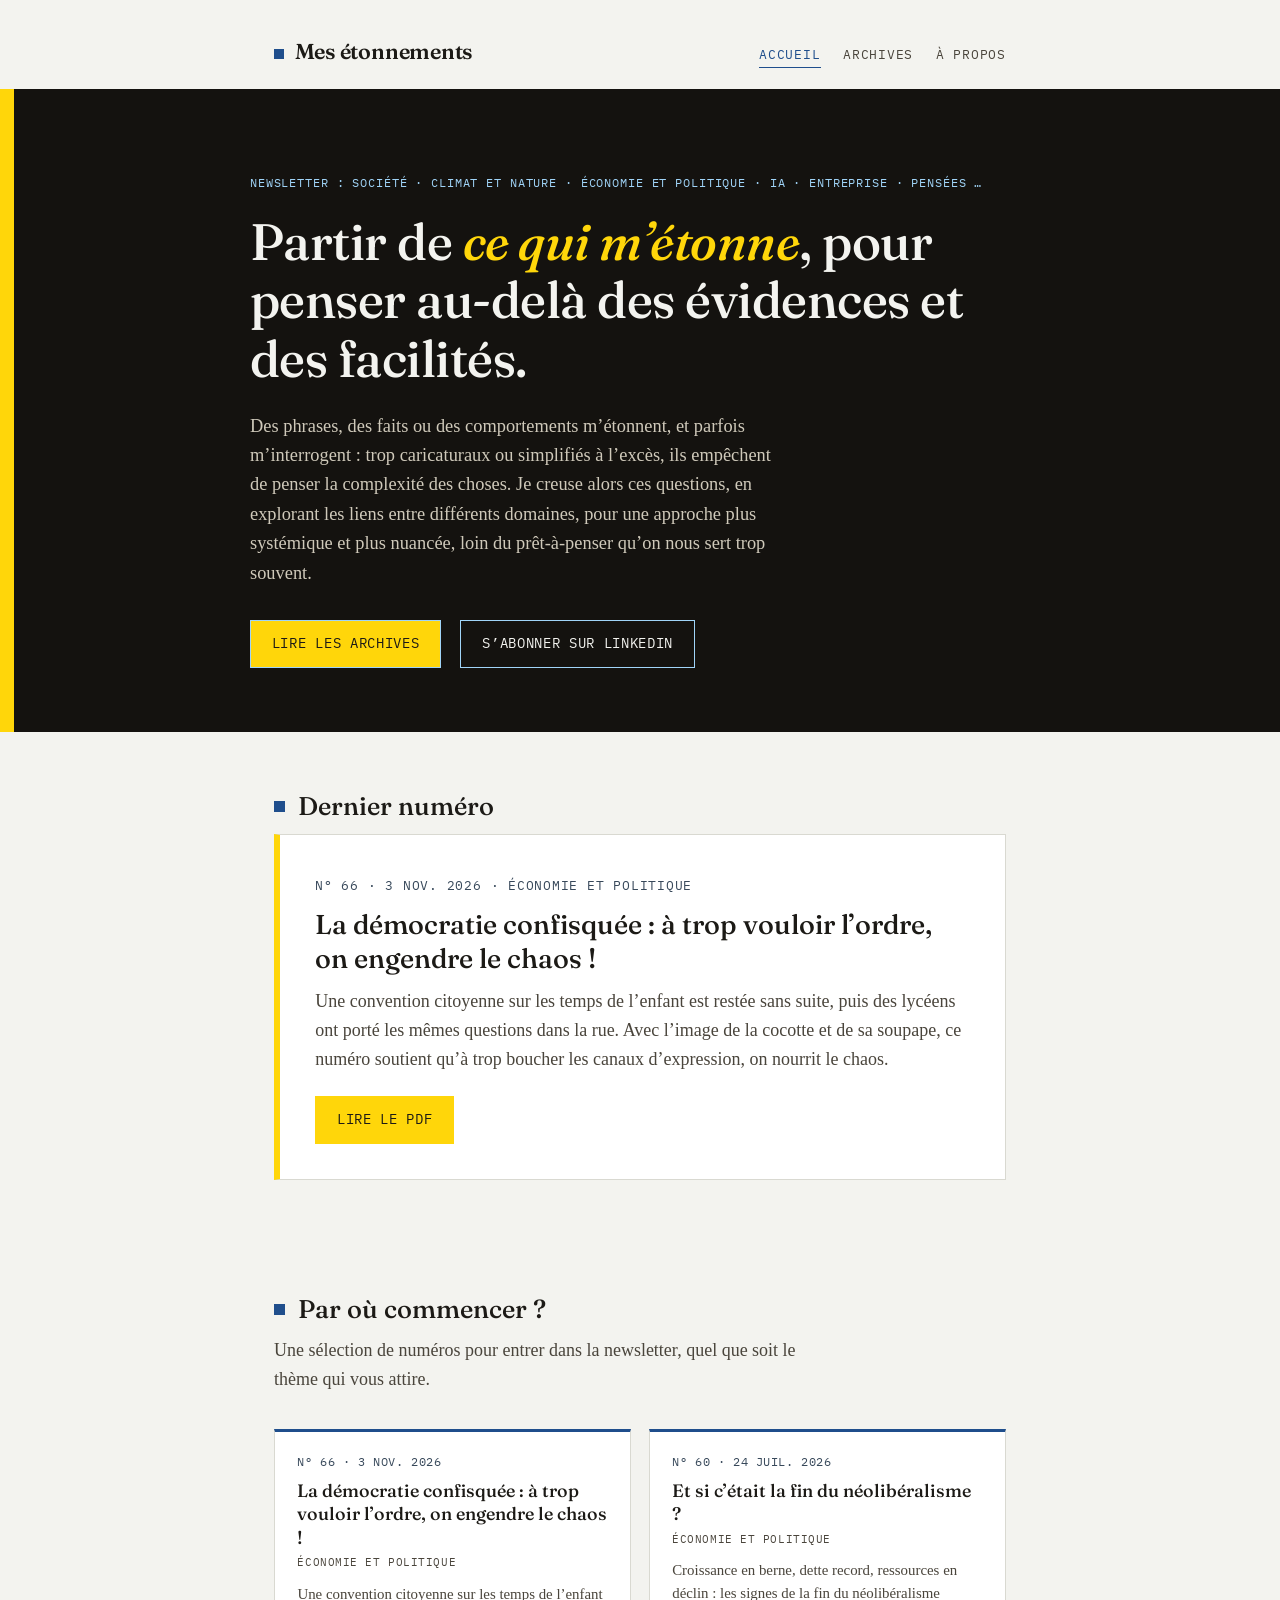
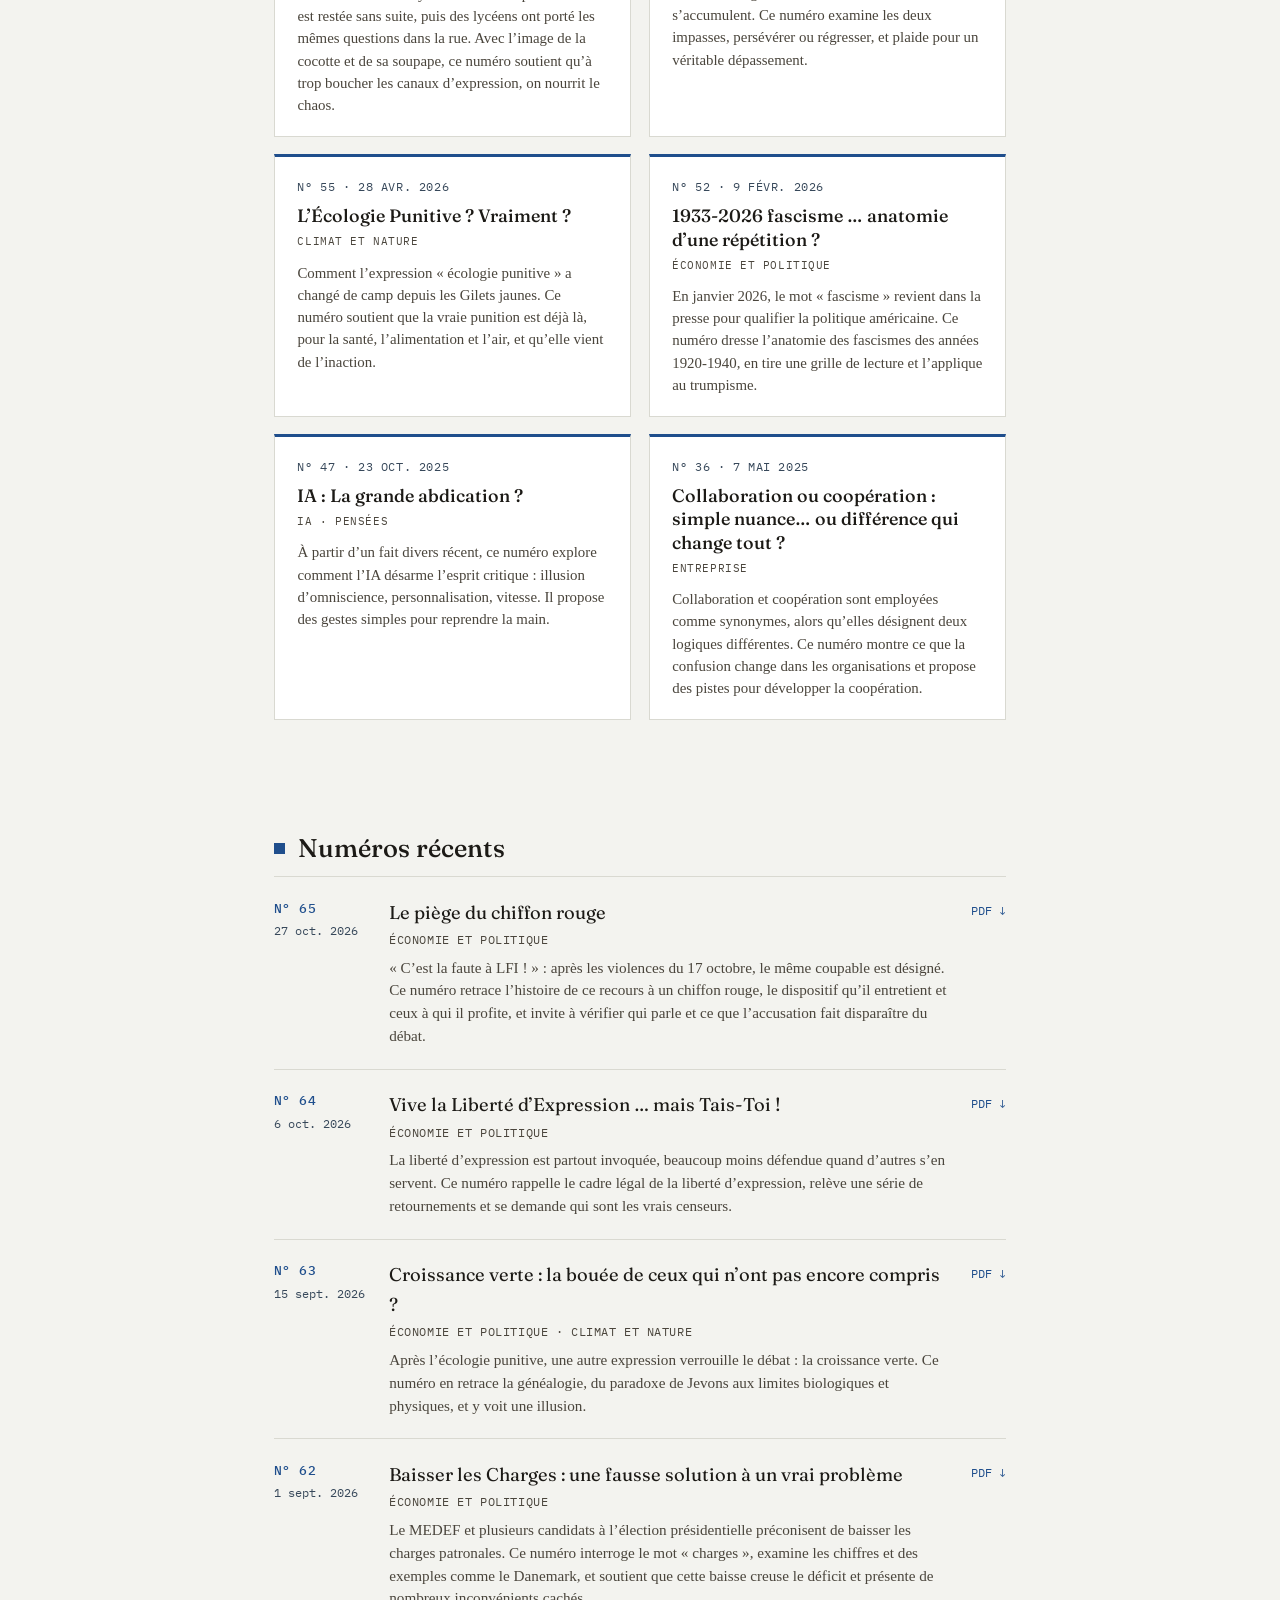
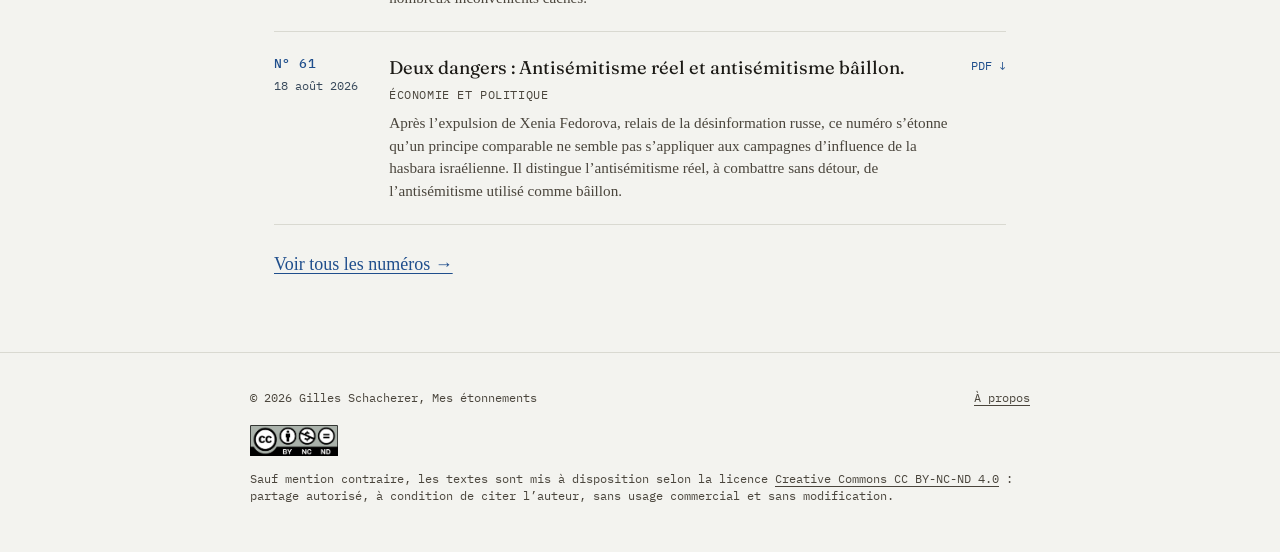
==== commit 0d04be7e: "Add files via upload" ====
--- a/index.html
+++ b/index.html
@@ -7,7 +7,7 @@
 <meta name="description" content="Newsletter de Gilles Schacherer : analyses sur la société, le climat et la nature, l'économie et la politique, l'IA et l'entreprise. Tous les numéros en PDF.">
 <link rel="preconnect" href="https://fonts.googleapis.com">
 <link rel="preconnect" href="https://fonts.gstatic.com" crossorigin>
-<link href="https://fonts.googleapis.com/css2?family=Fraunces:ital,wght@0,400;0,500;0,600;1,500&family=Source+Serif+4:wght@400;600&family=IBM+Plex+Mono:wght@400;500&display=swap" rel="stylesheet">
+<link href="https://fonts.googleapis.com/css2?family=Fraunces:ital,wght@0,400;0,500;0,600;1,500&family=Inter:ital,wght@0,400;0,500;0,600;0,700;1,400&family=IBM+Plex+Mono:wght@400;500&display=swap" rel="stylesheet">
 <link rel="stylesheet" href="assets/style.css">
 </head>
 <body>
@@ -23,9 +23,9 @@
 
 <section class="hero">
   <div class="hero-inner">
-    <p class="eyebrow">Newsletter : Société · Climat et nature · Économie et politique · IA · Entreprise · Pensées…</p>
+    <p class="eyebrow">Newsletter : Société · Climat et nature · Économie et politique · IA · Entreprise · Pensées …</p>
     <h1>Partir de <em>ce qui m’étonne</em>, pour penser au-delà des évidences et des facilités.</h1>
-    <p>Des faits, des chiffres, des phrases ou des simplifications m’étonnent, et me dérangent : ils m’empêchent de penser. Je creuse alors ces questions, en explorant les liens entre différents domaines, pour une approche plus systémique et plus nuancée, loin du prêt‑à‑penser qu’on nous sert trop souvent.</p>
+    <p class="lede">Des phrases, des faits ou des comportements m’étonnent, et parfois m’interrogent : trop caricaturaux ou simplifiés à l’excès, ils empêchent de penser la complexité des choses. Je creuse alors ces questions, en explorant les liens entre différents domaines, pour une approche plus systémique et plus nuancée, loin du prêt‑à‑penser qu’on nous sert trop souvent.</p>
     <div class="hero-actions">
       <a class="btn btn--solid" href="archives.html">Lire les archives</a>
       <a class="btn" href="https://www.linkedin.com/newsletters/7136412431022477313/" target="_blank" rel="noopener">S’abonner sur LinkedIn</a>
@@ -39,7 +39,7 @@
 </section>
 
 <section class="section" id="commencer">
-  <h2 class="section-title"><span class="mark"></span> Par où commencer</h2>
+  <h2 class="section-title"><span class="mark"></span> Par où commencer ?</h2>
   <p class="section-lede">Une sélection de numéros pour entrer dans la newsletter, quel que soit le thème qui vous attire.</p>
   <div class="cards" id="start-cards"></div>
 </section>
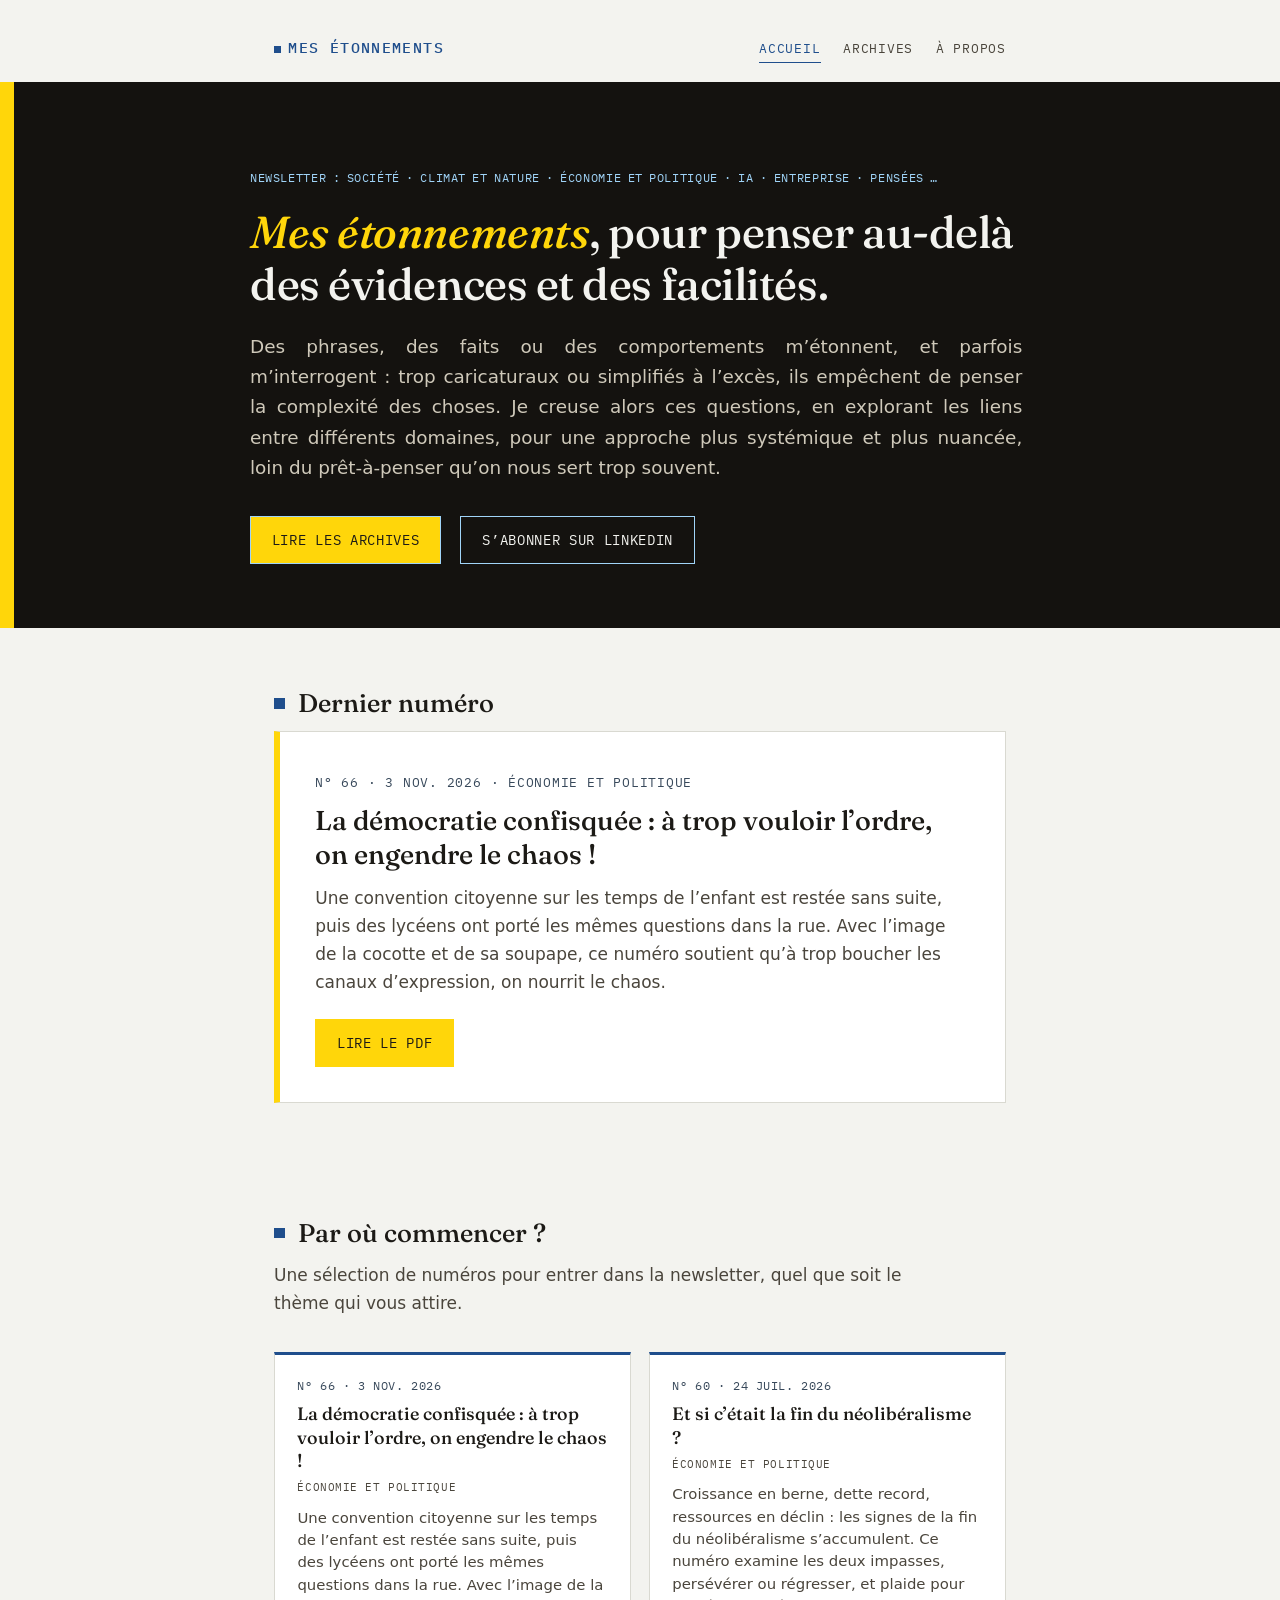
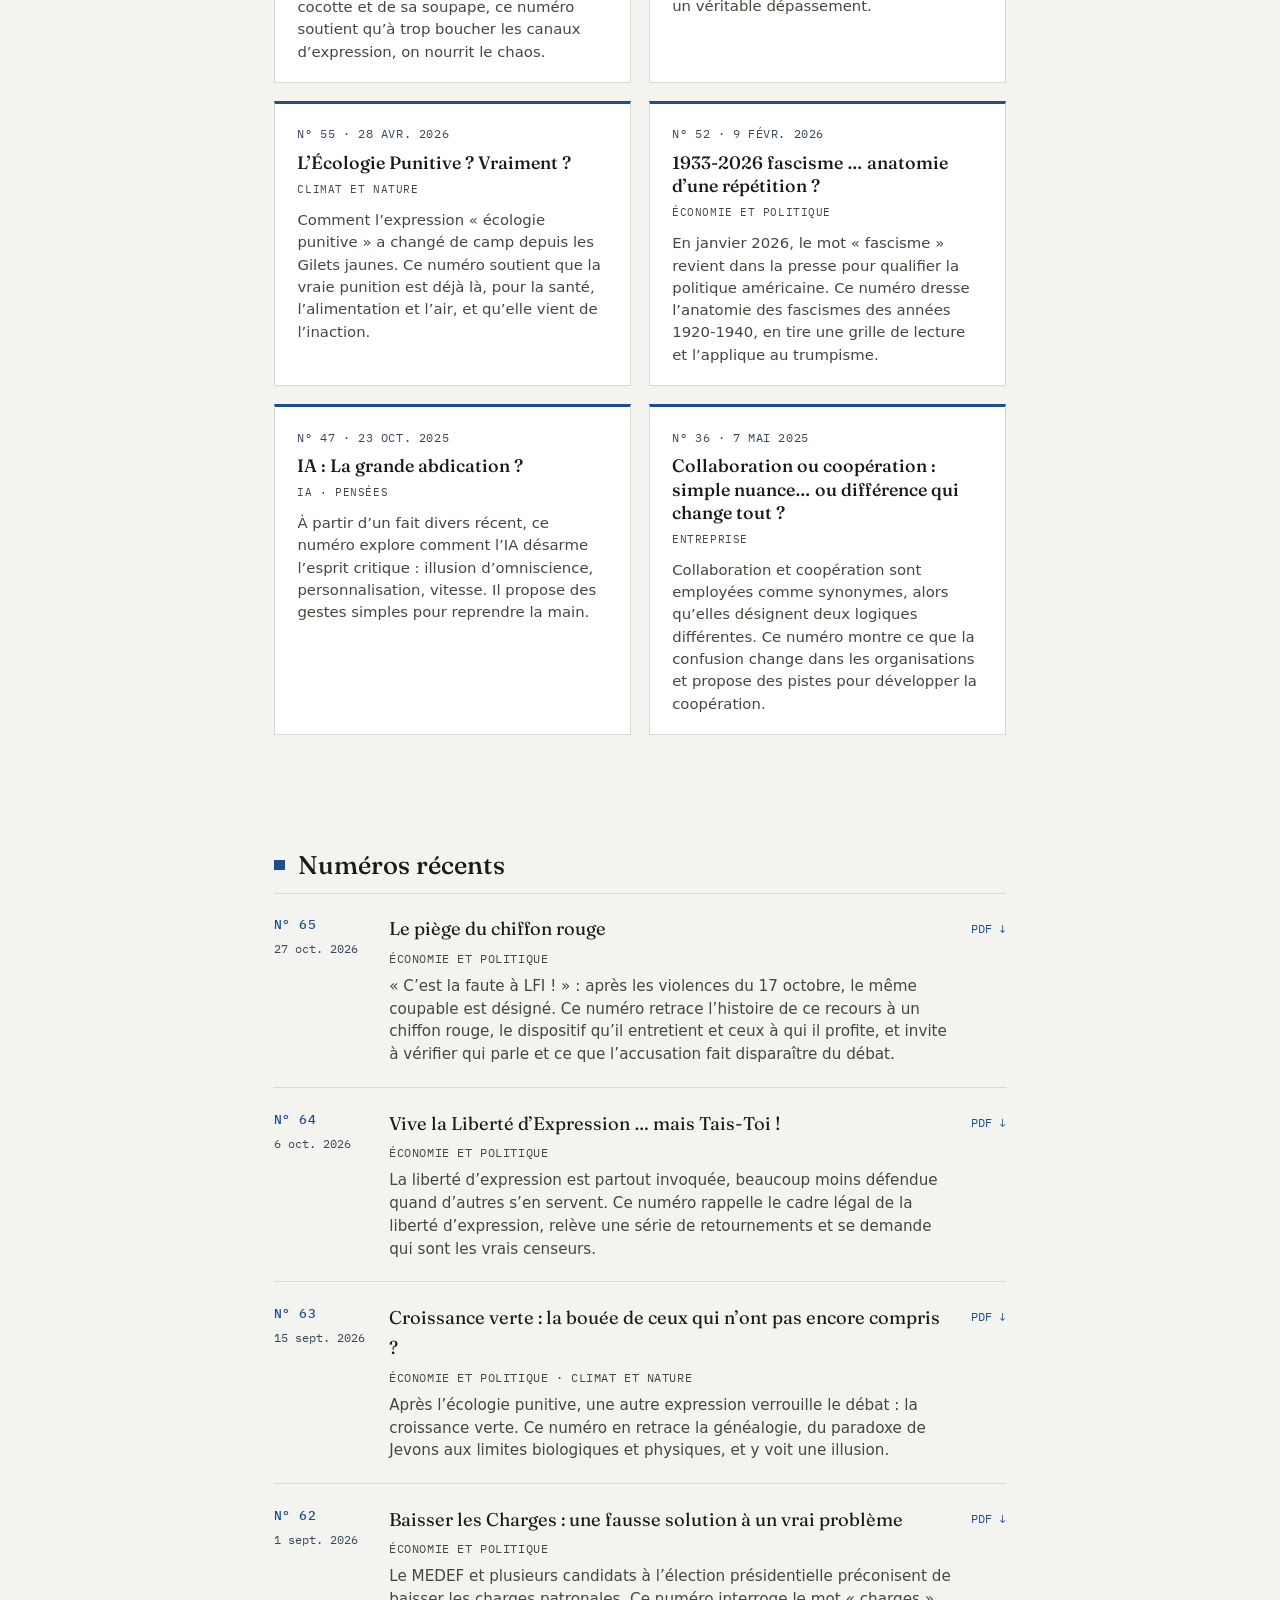
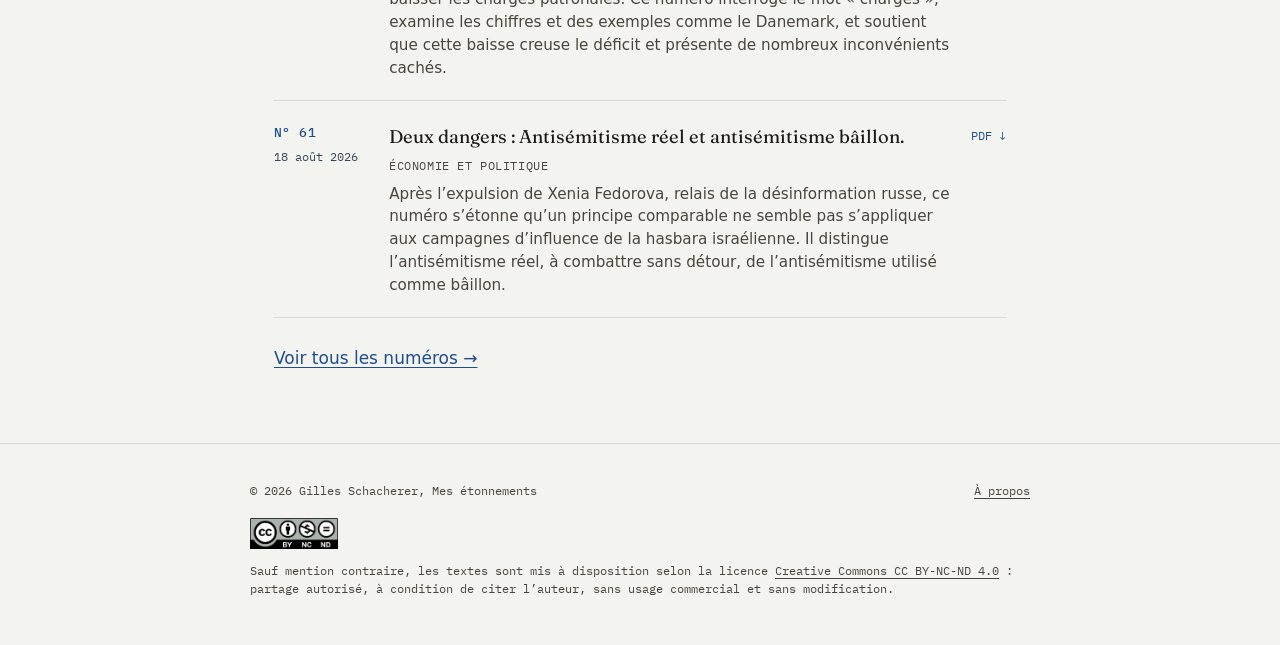
==== commit 2ad645c6: "Add files via upload" ====
--- a/index.html
+++ b/index.html
@@ -24,7 +24,7 @@
 <section class="hero">
   <div class="hero-inner">
     <p class="eyebrow">Newsletter : Société · Climat et nature · Économie et politique · IA · Entreprise · Pensées …</p>
-    <h1>Partir de <em>ce qui m’étonne</em>, pour penser au-delà des évidences et des facilités.</h1>
+    <h1><em>Mes étonnements</em>, pour penser au‑delà des évidences et des facilités.</h1>
     <p class="lede">Des phrases, des faits ou des comportements m’étonnent, et parfois m’interrogent : trop caricaturaux ou simplifiés à l’excès, ils empêchent de penser la complexité des choses. Je creuse alors ces questions, en explorant les liens entre différents domaines, pour une approche plus systémique et plus nuancée, loin du prêt‑à‑penser qu’on nous sert trop souvent.</p>
     <div class="hero-actions">
       <a class="btn btn--solid" href="archives.html">Lire les archives</a>
--- a/assets/style.css
+++ b/assets/style.css
@@ -1,5 +1,5 @@
 /* =========================================================
-   Mes étonnements — feuille de style
+   Mes étonnements : feuille de style
    Palette : encre / papier / rouille (marginalia)
    ========================================================= */
 
@@ -535,3 +535,71 @@
 
 .hero .eyebrow { max-width: none; }
 .hero .eyebrow { letter-spacing: 0.07em; font-size: 0.78rem; }
+
+
+/* =========================================================
+   Retouches (v4) : Inter, nom en haut, sous-titre, filtres, loupe
+   ========================================================= */
+:root { --body: "Inter", system-ui, -apple-system, "Segoe UI", Roboto, Arial, sans-serif; }
+body { font-size: 17px; line-height: 1.65; }
+
+.brand {
+  font-family: var(--mono);
+  font-size: 0.95rem;
+  font-weight: 500;
+  text-transform: uppercase;
+  letter-spacing: 0.09em;
+  color: var(--brick);
+}
+.brand:hover { color: var(--brick-soft); }
+
+.hero .eyebrow { letter-spacing: 0.05em; word-spacing: -0.1em; }
+.hero .lede {
+  max-width: 66ch;
+  text-align: justify;
+  hyphens: auto;
+  -webkit-hyphens: auto;
+}
+@media (max-width: 640px) {
+  .hero .lede { text-align: left; hyphens: manual; -webkit-hyphens: manual; }
+}
+
+.filters-label {
+  font-family: var(--mono);
+  font-size: 0.72rem;
+  text-transform: uppercase;
+  letter-spacing: 0.06em;
+  color: var(--ink-soft);
+  margin: 0 0 0.55rem;
+}
+.filters { margin-bottom: 1.6rem; }
+.filters button {
+  background: #e7e7e0;
+  border: 1px solid #b9b9af;
+  color: var(--ink);
+}
+.filters button:hover { border-color: var(--brick); color: var(--brick); background: #e1e1d9; }
+.filters button[aria-pressed="true"] {
+  background: var(--brick);
+  border-color: var(--brick);
+  color: #fff;
+}
+
+.searchbox { position: relative; flex: 1 1 260px; }
+.searchbox .mag {
+  position: absolute;
+  left: 0.9rem;
+  top: 50%;
+  transform: translateY(-50%);
+  width: 20px; height: 20px;
+  color: var(--brick);
+  pointer-events: none;
+}
+.searchbox .search { width: 100%; padding-left: 2.7rem; flex: none; }
+
+.sort button { background: #e7e7e0; border: 1px solid #b9b9af; color: var(--ink); }
+.sort button:hover { border-color: var(--brick); color: var(--brick); }
+.sort button[aria-pressed="true"] { background: var(--ink); border-color: var(--ink); color: var(--paper); }
+
+/* Titre d'accueil : tient sur deux lignes avec la police Fraunces */
+.hero h1 { font-size: clamp(2.1rem, 5vw, 2.8rem); }
